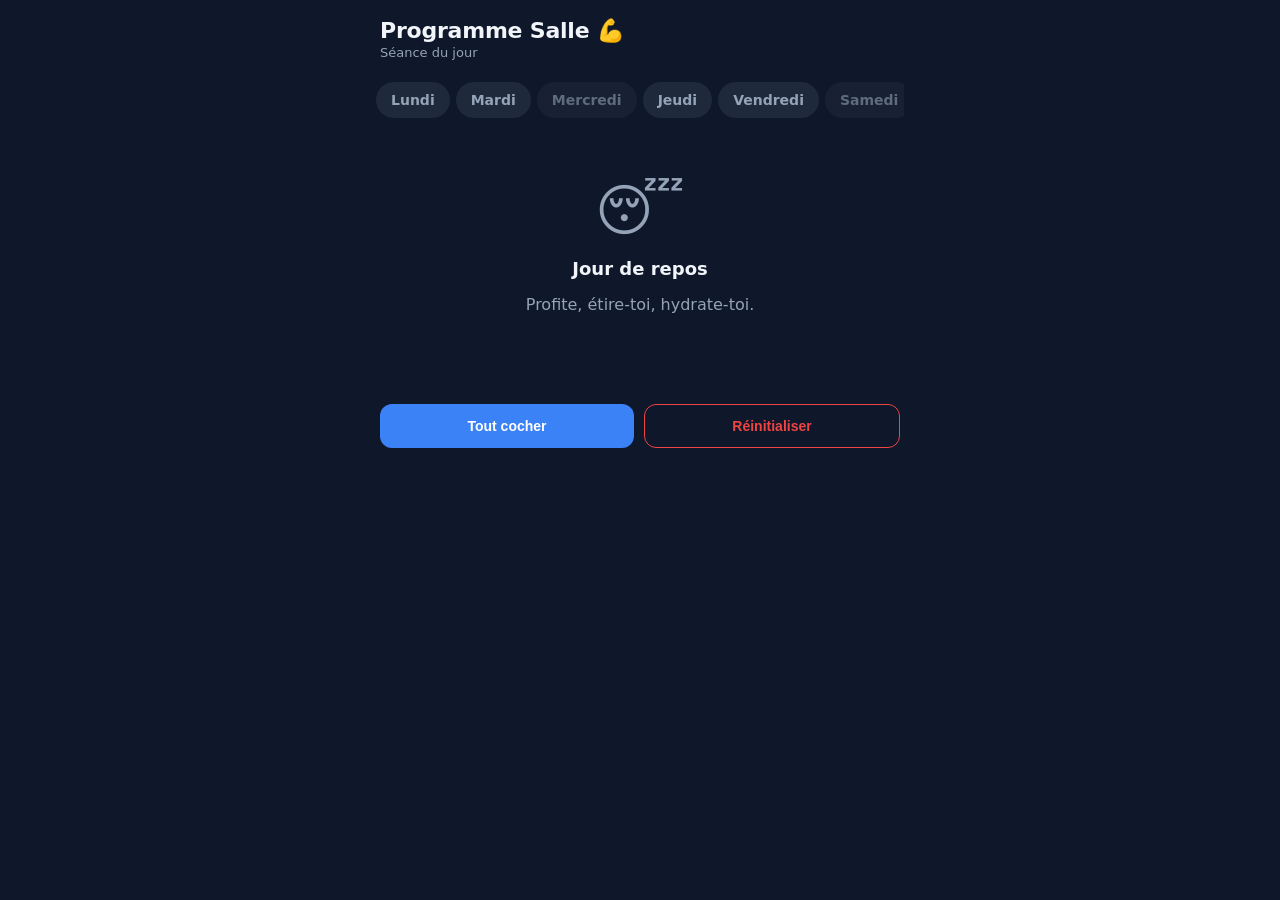
==== index.html @ dcc6fc20 "Rename programme-salle.html to index.html" ====
<!DOCTYPE html>
<html lang="fr">
<head>
<meta charset="UTF-8">
<meta name="viewport" content="width=device-width, initial-scale=1, viewport-fit=cover, user-scalable=no">
<meta name="apple-mobile-web-app-capable" content="yes">
<meta name="apple-mobile-web-app-status-bar-style" content="black-translucent">
<meta name="apple-mobile-web-app-title" content="Muscu">
<meta name="theme-color" content="#0f172a">
<title>Programme Salle</title>
<link rel="apple-touch-icon" href="data:image/svg+xml;utf8,<svg xmlns='http://www.w3.org/2000/svg' viewBox='0 0 180 180'><rect width='180' height='180' rx='40' fill='%230f172a'/><text x='90' y='118' font-size='110' text-anchor='middle' font-family='-apple-system'>💪</text></svg>">
<style>
  :root {
    --bg: #0f172a;
    --card: #1e293b;
    --card-2: #334155;
    --text: #f1f5f9;
    --muted: #94a3b8;
    --accent: #3b82f6;
    --accent-2: #06b6d4;
    --done: #10b981;
    --warn: #f59e0b;
    --danger: #ef4444;
  }
  * { box-sizing: border-box; -webkit-tap-highlight-color: transparent; }
  html, body {
    margin: 0; padding: 0;
    font-family: -apple-system, BlinkMacSystemFont, "SF Pro Text", system-ui, sans-serif;
    background: var(--bg);
    color: var(--text);
    overscroll-behavior-y: contain;
  }
  body {
    padding: env(safe-area-inset-top) 16px env(safe-area-inset-bottom);
    max-width: 560px;
    margin: 0 auto;
    min-height: 100vh;
  }
  header {
    padding: 18px 4px 8px;
  }
  h1 {
    font-size: 22px;
    margin: 0 0 2px;
    letter-spacing: -0.01em;
  }
  .subtitle {
    font-size: 13px;
    color: var(--muted);
    margin: 0;
  }
  .day-tabs {
    display: flex;
    gap: 6px;
    overflow-x: auto;
    padding: 14px 0 10px;
    scrollbar-width: none;
  }
  .day-tabs::-webkit-scrollbar { display: none; }
  .day-tab {
    flex-shrink: 0;
    padding: 9px 14px;
    border-radius: 999px;
    background: var(--card);
    color: var(--muted);
    font-size: 14px;
    font-weight: 600;
    cursor: pointer;
    border: 1px solid transparent;
    user-select: none;
  }
  .day-tab.active {
    background: var(--accent);
    color: white;
  }
  .day-tab.rest { opacity: 0.6; }
  .progress-wrap {
    margin: 8px 0 16px;
    padding: 14px 16px;
    background: var(--card);
    border-radius: 14px;
  }
  .progress-row {
    display: flex;
    justify-content: space-between;
    align-items: baseline;
    margin-bottom: 8px;
  }
  .progress-label {
    font-size: 13px;
    color: var(--muted);
  }
  .progress-count {
    font-size: 16px;
    font-weight: 700;
  }
  .progress-bar {
    height: 8px;
    background: var(--card-2);
    border-radius: 999px;
    overflow: hidden;
  }
  .progress-fill {
    height: 100%;
    background: linear-gradient(90deg, var(--accent), var(--accent-2));
    transition: width 0.3s ease;
    width: 0%;
  }
  .group-title {
    font-size: 12px;
    text-transform: uppercase;
    letter-spacing: 0.08em;
    color: var(--muted);
    margin: 18px 4px 8px;
    font-weight: 700;
  }
  .exercise {
    background: var(--card);
    border-radius: 14px;
    margin-bottom: 10px;
    padding: 14px 14px 14px 12px;
    display: flex;
    gap: 12px;
    align-items: flex-start;
    cursor: pointer;
    user-select: none;
    transition: background 0.15s, transform 0.05s;
  }
  .exercise:active { transform: scale(0.99); }
  .exercise.done {
    background: rgba(16, 185, 129, 0.12);
  }
  .exercise.done .ex-name {
    color: var(--muted);
    text-decoration: line-through;
  }
  .check {
    flex-shrink: 0;
    width: 26px;
    height: 26px;
    border-radius: 50%;
    border: 2px solid var(--card-2);
    display: flex;
    align-items: center;
    justify-content: center;
    font-size: 14px;
    font-weight: 700;
    color: white;
    margin-top: 2px;
    transition: all 0.15s;
  }
  .exercise.done .check {
    background: var(--done);
    border-color: var(--done);
  }
  .ex-body { flex: 1; min-width: 0; }
  .ex-name {
    font-size: 16px;
    font-weight: 600;
    margin: 0 0 6px;
    line-height: 1.25;
  }
  .ex-meta {
    display: flex;
    gap: 8px;
    flex-wrap: wrap;
    font-size: 12px;
  }
  .pill {
    background: var(--card-2);
    padding: 3px 9px;
    border-radius: 999px;
    color: var(--text);
    font-weight: 500;
  }
  .pill.sets { background: rgba(59, 130, 246, 0.2); color: #93c5fd; }
  .pill.reps { background: rgba(6, 182, 212, 0.2); color: #67e8f9; }
  .pill.rest { background: rgba(245, 158, 11, 0.2); color: #fcd34d; cursor: pointer; }
  .rest-day {
    text-align: center;
    padding: 50px 20px;
    color: var(--muted);
  }
  .rest-day .emoji { font-size: 56px; }
  .rest-day h2 { font-size: 18px; color: var(--text); }
  footer {
    padding: 24px 4px 32px;
    display: flex;
    gap: 10px;
  }
  .btn {
    flex: 1;
    padding: 13px;
    border-radius: 12px;
    border: none;
    font-size: 14px;
    font-weight: 600;
    cursor: pointer;
    background: var(--card);
    color: var(--text);
  }
  .btn.primary { background: var(--accent); color: white; }
  .btn.danger { background: transparent; color: var(--danger); border: 1px solid var(--danger); }

  /* Rest timer overlay */
  .timer-overlay {
    position: fixed;
    inset: 0;
    background: rgba(15, 23, 42, 0.92);
    backdrop-filter: blur(8px);
    -webkit-backdrop-filter: blur(8px);
    display: none;
    align-items: center;
    justify-content: center;
    z-index: 100;
    flex-direction: column;
    padding: 20px;
  }
  .timer-overlay.show { display: flex; }
  .timer-circle {
    position: relative;
    width: 240px;
    height: 240px;
    display: flex;
    align-items: center;
    justify-content: center;
    margin-bottom: 24px;
  }
  .timer-circle svg { transform: rotate(-90deg); }
  .timer-circle circle {
    fill: none;
    stroke-width: 10;
  }
  .timer-bg { stroke: var(--card-2); }
  .timer-fg {
    stroke: var(--accent-2);
    stroke-linecap: round;
    transition: stroke-dashoffset 1s linear;
  }
  .timer-text {
    position: absolute;
    font-size: 56px;
    font-weight: 700;
    font-variant-numeric: tabular-nums;
  }
  .timer-label {
    color: var(--muted);
    font-size: 14px;
    margin-bottom: 16px;
  }
  .timer-buttons {
    display: flex;
    gap: 10px;
    width: 100%;
    max-width: 320px;
  }
  .timer-buttons .btn { padding: 14px; font-size: 15px; }
</style>
</head>
<body>

<header>
  <h1 id="page-title">Programme Salle 💪</h1>
  <p class="subtitle" id="today-label"></p>
</header>

<div class="day-tabs" id="day-tabs"></div>

<div class="progress-wrap" id="progress-wrap">
  <div class="progress-row">
    <span class="progress-label">Progression du jour</span>
    <span class="progress-count" id="progress-count">0 / 0</span>
  </div>
  <div class="progress-bar"><div class="progress-fill" id="progress-fill"></div></div>
</div>

<div id="exercises"></div>

<footer>
  <button class="btn primary" onclick="markAllDone()">Tout cocher</button>
  <button class="btn danger" onclick="resetDay()">Réinitialiser</button>
</footer>

<div class="timer-overlay" id="timer-overlay">
  <div class="timer-label" id="timer-exercise">Repos</div>
  <div class="timer-circle">
    <svg width="240" height="240">
      <circle class="timer-bg" cx="120" cy="120" r="110"></circle>
      <circle class="timer-fg" id="timer-fg" cx="120" cy="120" r="110"
              stroke-dasharray="691" stroke-dashoffset="0"></circle>
    </svg>
    <div class="timer-text" id="timer-text">60</div>
  </div>
  <div class="timer-buttons">
    <button class="btn" onclick="addTime(15)">+15s</button>
    <button class="btn primary" onclick="closeTimer()">Fermer</button>
  </div>
</div>

<script>
  const PROGRAM = {
    Lundi: [
      { group: "Pectoraux", name: "Chest Press machine", sets: 4, reps: "10-12", rest: 90 },
      { group: "Pectoraux", name: "Pec Deck (Butterfly)", sets: 4, reps: "12", rest: 75 },
      { group: "Triceps", name: "Triceps Pushdown (poulie)", sets: 3, reps: "12", rest: 60 },
      { group: "Triceps", name: "Dips assistés (machine)", sets: 3, reps: "8-10", rest: 90 },
      { group: "Cardio", name: "Tapis incliné ou vélo", sets: 1, reps: "10-15 min", rest: 0 },
    ],
    Mardi: [
      { group: "Dos", name: "Lat Pulldown (tirage vertical)", sets: 4, reps: "10-12", rest: 90 },
      { group: "Dos", name: "Seated Row machine", sets: 4, reps: "10-12", rest: 90 },
      { group: "Biceps", name: "Biceps Curl machine", sets: 3, reps: "12", rest: 60 },
      { group: "Arrière épaules", name: "Face Pull (poulie)", sets: 3, reps: "12-15", rest: 60 },
      { group: "Cardio", name: "Tapis incliné ou vélo", sets: 1, reps: "10-15 min", rest: 0 },
    ],
    Mercredi: [],
    Jeudi: [
      { group: "Jambes", name: "Leg Press machine", sets: 4, reps: "10-12", rest: 120 },
      { group: "Quadriceps", name: "Leg Extension", sets: 3, reps: "12", rest: 60 },
      { group: "Ischios", name: "Leg Curl", sets: 3, reps: "12", rest: 60 },
      { group: "Mollets", name: "Calf Raise machine", sets: 4, reps: "15", rest: 60 },
      { group: "Cardio", name: "Tapis incliné ou vélo", sets: 1, reps: "10-15 min", rest: 0 },
    ],
    Vendredi: [
      { group: "Épaules", name: "Shoulder Press machine", sets: 4, reps: "10-12", rest: 90 },
      { group: "Épaules", name: "Lateral Raise machine", sets: 3, reps: "12-15", rest: 60 },
      { group: "Abdos", name: "Ab Crunch machine", sets: 4, reps: "15", rest: 45 },
      { group: "Abdos", name: "Cable Crunch", sets: 3, reps: "15", rest: 45 },
      { group: "Cardio", name: "Tapis incliné ou vélo", sets: 1, reps: "10-15 min", rest: 0 },
    ],
    Samedi: [],
    Dimanche: [],
  };

  const DAY_ORDER = ["Lundi", "Mardi", "Mercredi", "Jeudi", "Vendredi", "Samedi", "Dimanche"];

  function getTodayName() {
    const idx = (new Date().getDay() + 6) % 7;
    return DAY_ORDER[idx];
  }

  function getStorageKey(day) {
    const today = new Date().toISOString().slice(0, 10);
    return `muscu_${today}_${day}`;
  }

  function loadDone(day) {
    try { return JSON.parse(localStorage.getItem(getStorageKey(day)) || "[]"); }
    catch (e) { return []; }
  }

  function saveDone(day, doneArr) {
    try { localStorage.setItem(getStorageKey(day), JSON.stringify(doneArr)); }
    catch (e) {}
  }

  let currentDay = getTodayName();

  function renderDayTabs() {
    const today = getTodayName();
    const tabs = document.getElementById("day-tabs");
    tabs.innerHTML = "";
    DAY_ORDER.forEach(day => {
      const tab = document.createElement("div");
      tab.className = "day-tab";
      if (day === currentDay) tab.classList.add("active");
      if (PROGRAM[day].length === 0) tab.classList.add("rest");
      tab.textContent = day === today ? day + " (auj.)" : day;
      tab.onclick = () => { currentDay = day; renderAll(); };
      tabs.appendChild(tab);
    });
  }

  function renderExercises() {
    const container = document.getElementById("exercises");
    container.innerHTML = "";
    const exos = PROGRAM[currentDay];
    if (exos.length === 0) {
      container.innerHTML = `
        <div class="rest-day">
          <div class="emoji">😴</div>
          <h2>Jour de repos</h2>
          <p>Profite, étire-toi, hydrate-toi.</p>
        </div>`;
      document.getElementById("progress-wrap").style.display = "none";
      return;
    }
    document.getElementById("progress-wrap").style.display = "block";

    const done = loadDone(currentDay);
    let lastGroup = null;
    exos.forEach((ex, i) => {
      if (ex.group !== lastGroup) {
        const title = document.createElement("div");
        title.className = "group-title";
        title.textContent = ex.group;
        container.appendChild(title);
        lastGroup = ex.group;
      }
      const card = document.createElement("div");
      card.className = "exercise" + (done.includes(i) ? " done" : "");
      card.innerHTML = `
        <div class="check">${done.includes(i) ? "✓" : ""}</div>
        <div class="ex-body">
          <div class="ex-name">${ex.name}</div>
          <div class="ex-meta">
            ${ex.sets > 1 ? `<span class="pill sets">${ex.sets} séries</span>` : ""}
            <span class="pill reps">${ex.reps}${ex.sets === 1 ? "" : " reps"}</span>
            ${ex.rest > 0 ? `<span class="pill rest" data-rest="${ex.rest}" data-name="${ex.name}">⏱ ${ex.rest}s repos</span>` : ""}
          </div>
        </div>`;
      card.onclick = (e) => {
        if (e.target.classList.contains("rest")) {
          startTimer(parseInt(e.target.dataset.rest), e.target.dataset.name);
          return;
        }
        toggleDone(i);
      };
      container.appendChild(card);
    });
    updateProgress();
  }

  function toggleDone(idx) {
    const done = loadDone(currentDay);
    const pos = done.indexOf(idx);
    if (pos >= 0) done.splice(pos, 1);
    else done.push(idx);
    saveDone(currentDay, done);
    renderExercises();
  }

  function updateProgress() {
    const total = PROGRAM[currentDay].length;
    const done = loadDone(currentDay).length;
    document.getElementById("progress-count").textContent = `${done} / ${total}`;
    document.getElementById("progress-fill").style.width = total ? (done / total * 100) + "%" : "0%";
  }

  function markAllDone() {
    const exos = PROGRAM[currentDay];
    saveDone(currentDay, exos.map((_, i) => i));
    renderExercises();
  }

  function resetDay() {
    if (confirm("Réinitialiser la séance du " + currentDay + " ?")) {
      saveDone(currentDay, []);
      renderExercises();
    }
  }

  // Rest timer
  let timerInterval = null;
  let timerRemaining = 0;
  let timerTotal = 0;
  const CIRCUMFERENCE = 691;

  function startTimer(seconds, name) {
    timerRemaining = seconds;
    timerTotal = seconds;
    document.getElementById("timer-exercise").textContent = name + " — Repos";
    document.getElementById("timer-overlay").classList.add("show");
    updateTimerDisplay();
    if (timerInterval) clearInterval(timerInterval);
    timerInterval = setInterval(() => {
      timerRemaining--;
      updateTimerDisplay();
      if (timerRemaining <= 0) {
        clearInterval(timerInterval);
        if (navigator.vibrate) navigator.vibrate([200, 100, 200]);
        beep();
      }
    }, 1000);
  }

  function updateTimerDisplay() {
    document.getElementById("timer-text").textContent = Math.max(0, timerRemaining);
    const offset = CIRCUMFERENCE * (1 - Math.max(0, timerRemaining) / timerTotal);
    document.getElementById("timer-fg").style.strokeDashoffset = offset;
  }

  function addTime(s) {
    timerRemaining += s;
    timerTotal += s;
    updateTimerDisplay();
  }

  function closeTimer() {
    if (timerInterval) clearInterval(timerInterval);
    document.getElementById("timer-overlay").classList.remove("show");
  }

  function beep() {
    try {
      const ctx = new (window.AudioContext || window.webkitAudioContext)();
      const osc = ctx.createOscillator();
      const gain = ctx.createGain();
      osc.connect(gain); gain.connect(ctx.destination);
      osc.frequency.value = 880;
      gain.gain.setValueAtTime(0.3, ctx.currentTime);
      gain.gain.exponentialRampToValueAtTime(0.01, ctx.currentTime + 0.5);
      osc.start();
      osc.stop(ctx.currentTime + 0.5);
    } catch (e) {}
  }

  function renderAll() {
    renderDayTabs();
    renderExercises();
    document.getElementById("today-label").textContent =
      currentDay === getTodayName() ? "Séance du jour" : "Séance du " + currentDay;
  }

  renderAll();
</script>
</body>
</html>
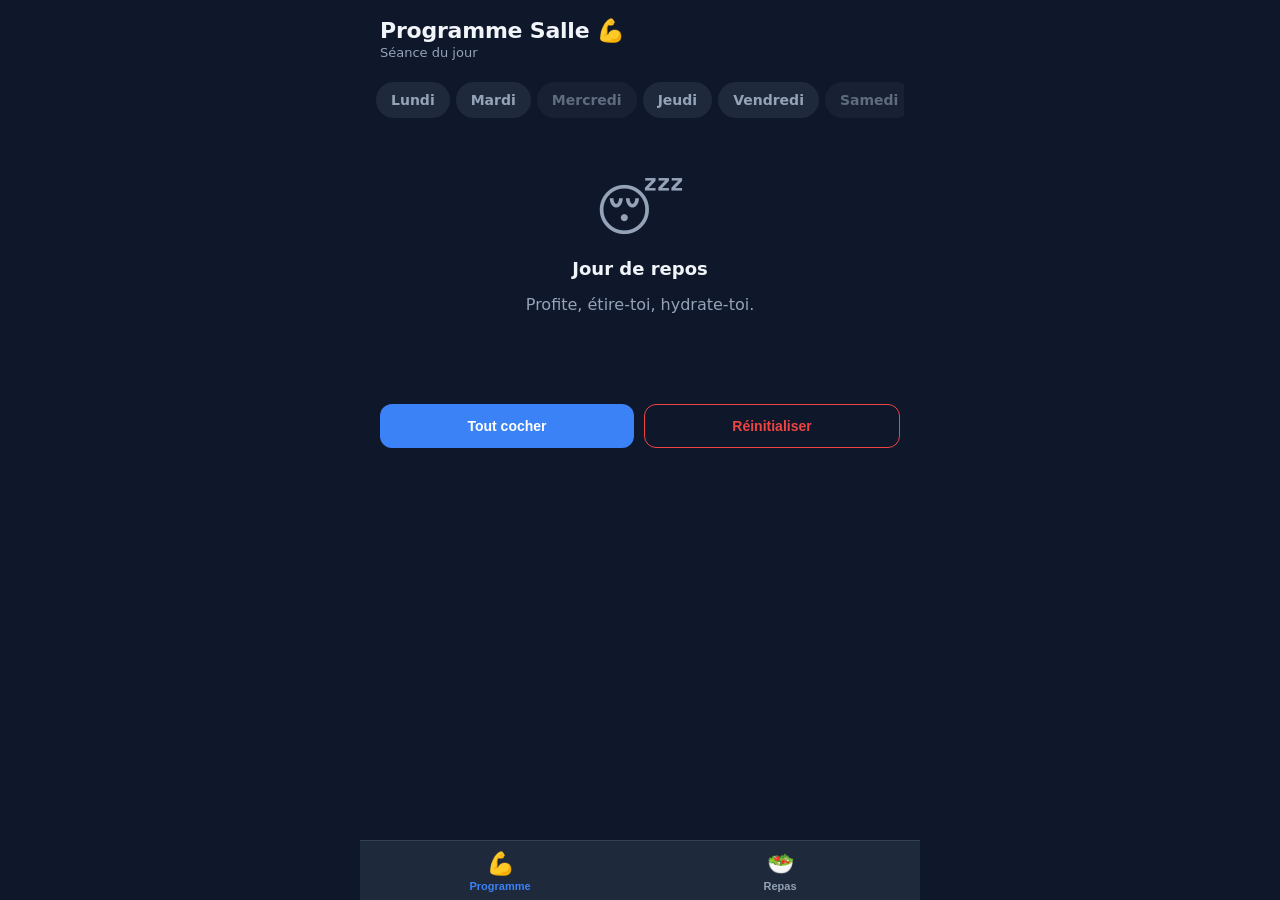
==== commit 27d25f1c: "feat: add meal planner with shopping list - Add Repas tab with meal cards (emoji, name, macros) - Cl" ====
--- a/index.html
+++ b/index.html
@@ -31,256 +31,327 @@
     overscroll-behavior-y: contain;
   }
   body {
-    padding: env(safe-area-inset-top) 16px env(safe-area-inset-bottom);
+    padding: env(safe-area-inset-top) 0 calc(env(safe-area-inset-bottom) + 70px);
     max-width: 560px;
     margin: 0 auto;
     min-height: 100vh;
   }
-  header {
-    padding: 18px 4px 8px;
-  }
-  h1 {
-    font-size: 22px;
-    margin: 0 0 2px;
-    letter-spacing: -0.01em;
-  }
-  .subtitle {
-    font-size: 13px;
+
+  /* ── Bottom nav ── */
+  .bottom-nav {
+    position: fixed;
+    bottom: 0; left: 50%;
+    transform: translateX(-50%);
+    width: 100%;
+    max-width: 560px;
+    background: var(--card);
+    border-top: 1px solid var(--card-2);
+    display: flex;
+    padding-bottom: env(safe-area-inset-bottom);
+    z-index: 50;
+  }
+  .nav-btn {
+    flex: 1;
+    display: flex;
+    flex-direction: column;
+    align-items: center;
+    gap: 3px;
+    padding: 10px 0 8px;
+    cursor: pointer;
     color: var(--muted);
-    margin: 0;
-  }
+    font-size: 11px;
+    font-weight: 600;
+    user-select: none;
+    border: none;
+    background: none;
+    transition: color 0.15s;
+  }
+  .nav-btn .nav-icon { font-size: 22px; }
+  .nav-btn.active { color: var(--accent); }
+
+  /* ── Pages ── */
+  .page { display: none; padding: 0 16px; }
+  .page.active { display: block; }
+
+  /* ── Shared header ── */
+  header { padding: 18px 4px 8px; }
+  h1 { font-size: 22px; margin: 0 0 2px; letter-spacing: -0.01em; }
+  .subtitle { font-size: 13px; color: var(--muted); margin: 0; }
+
+  /* ── Programme tab bar ── */
   .day-tabs {
-    display: flex;
-    gap: 6px;
-    overflow-x: auto;
-    padding: 14px 0 10px;
+    display: flex; gap: 6px;
+    overflow-x: auto; padding: 14px 0 10px;
     scrollbar-width: none;
   }
   .day-tabs::-webkit-scrollbar { display: none; }
   .day-tab {
-    flex-shrink: 0;
-    padding: 9px 14px;
-    border-radius: 999px;
-    background: var(--card);
-    color: var(--muted);
-    font-size: 14px;
-    font-weight: 600;
-    cursor: pointer;
-    border: 1px solid transparent;
-    user-select: none;
-  }
-  .day-tab.active {
-    background: var(--accent);
-    color: white;
-  }
+    flex-shrink: 0; padding: 9px 14px;
+    border-radius: 999px; background: var(--card);
+    color: var(--muted); font-size: 14px; font-weight: 600;
+    cursor: pointer; border: 1px solid transparent; user-select: none;
+  }
+  .day-tab.active { background: var(--accent); color: white; }
   .day-tab.rest { opacity: 0.6; }
+
+  /* ── Progress ── */
   .progress-wrap {
-    margin: 8px 0 16px;
-    padding: 14px 16px;
-    background: var(--card);
-    border-radius: 14px;
+    margin: 8px 0 16px; padding: 14px 16px;
+    background: var(--card); border-radius: 14px;
   }
   .progress-row {
-    display: flex;
-    justify-content: space-between;
-    align-items: baseline;
-    margin-bottom: 8px;
-  }
-  .progress-label {
-    font-size: 13px;
-    color: var(--muted);
-  }
-  .progress-count {
-    font-size: 16px;
-    font-weight: 700;
-  }
-  .progress-bar {
-    height: 8px;
-    background: var(--card-2);
-    border-radius: 999px;
-    overflow: hidden;
-  }
+    display: flex; justify-content: space-between;
+    align-items: baseline; margin-bottom: 8px;
+  }
+  .progress-label { font-size: 13px; color: var(--muted); }
+  .progress-count { font-size: 16px; font-weight: 700; }
+  .progress-bar { height: 8px; background: var(--card-2); border-radius: 999px; overflow: hidden; }
   .progress-fill {
     height: 100%;
     background: linear-gradient(90deg, var(--accent), var(--accent-2));
-    transition: width 0.3s ease;
-    width: 0%;
-  }
+    transition: width 0.3s ease; width: 0%;
+  }
+
+  /* ── Exercises ── */
   .group-title {
-    font-size: 12px;
-    text-transform: uppercase;
-    letter-spacing: 0.08em;
-    color: var(--muted);
-    margin: 18px 4px 8px;
-    font-weight: 700;
+    font-size: 12px; text-transform: uppercase;
+    letter-spacing: 0.08em; color: var(--muted);
+    margin: 18px 4px 8px; font-weight: 700;
   }
   .exercise {
-    background: var(--card);
-    border-radius: 14px;
-    margin-bottom: 10px;
-    padding: 14px 14px 14px 12px;
-    display: flex;
-    gap: 12px;
-    align-items: flex-start;
-    cursor: pointer;
-    user-select: none;
+    background: var(--card); border-radius: 14px;
+    margin-bottom: 10px; padding: 14px 14px 14px 12px;
+    display: flex; gap: 12px; align-items: flex-start;
+    cursor: pointer; user-select: none;
     transition: background 0.15s, transform 0.05s;
   }
   .exercise:active { transform: scale(0.99); }
-  .exercise.done {
-    background: rgba(16, 185, 129, 0.12);
-  }
-  .exercise.done .ex-name {
-    color: var(--muted);
-    text-decoration: line-through;
-  }
+  .exercise.done { background: rgba(16, 185, 129, 0.12); }
+  .exercise.done .ex-name { color: var(--muted); text-decoration: line-through; }
   .check {
-    flex-shrink: 0;
-    width: 26px;
-    height: 26px;
-    border-radius: 50%;
-    border: 2px solid var(--card-2);
-    display: flex;
-    align-items: center;
-    justify-content: center;
-    font-size: 14px;
-    font-weight: 700;
-    color: white;
-    margin-top: 2px;
-    transition: all 0.15s;
-  }
-  .exercise.done .check {
-    background: var(--done);
-    border-color: var(--done);
-  }
+    flex-shrink: 0; width: 26px; height: 26px;
+    border-radius: 50%; border: 2px solid var(--card-2);
+    display: flex; align-items: center; justify-content: center;
+    font-size: 14px; font-weight: 700; color: white;
+    margin-top: 2px; transition: all 0.15s;
+  }
+  .exercise.done .check { background: var(--done); border-color: var(--done); }
   .ex-body { flex: 1; min-width: 0; }
-  .ex-name {
-    font-size: 16px;
-    font-weight: 600;
-    margin: 0 0 6px;
-    line-height: 1.25;
-  }
-  .ex-meta {
-    display: flex;
-    gap: 8px;
-    flex-wrap: wrap;
-    font-size: 12px;
-  }
-  .pill {
-    background: var(--card-2);
-    padding: 3px 9px;
-    border-radius: 999px;
-    color: var(--text);
-    font-weight: 500;
-  }
+  .ex-name { font-size: 16px; font-weight: 600; margin: 0 0 6px; line-height: 1.25; }
+  .ex-meta { display: flex; gap: 8px; flex-wrap: wrap; font-size: 12px; }
+  .pill { background: var(--card-2); padding: 3px 9px; border-radius: 999px; color: var(--text); font-weight: 500; }
   .pill.sets { background: rgba(59, 130, 246, 0.2); color: #93c5fd; }
   .pill.reps { background: rgba(6, 182, 212, 0.2); color: #67e8f9; }
   .pill.rest { background: rgba(245, 158, 11, 0.2); color: #fcd34d; cursor: pointer; }
-  .rest-day {
-    text-align: center;
-    padding: 50px 20px;
-    color: var(--muted);
-  }
+
+  .rest-day { text-align: center; padding: 50px 20px; color: var(--muted); }
   .rest-day .emoji { font-size: 56px; }
   .rest-day h2 { font-size: 18px; color: var(--text); }
+
   footer {
-    padding: 24px 4px 32px;
-    display: flex;
-    gap: 10px;
+    padding: 24px 4px 16px;
+    display: flex; gap: 10px;
   }
   .btn {
-    flex: 1;
-    padding: 13px;
-    border-radius: 12px;
-    border: none;
-    font-size: 14px;
-    font-weight: 600;
-    cursor: pointer;
-    background: var(--card);
-    color: var(--text);
+    flex: 1; padding: 13px; border-radius: 12px;
+    border: none; font-size: 14px; font-weight: 600;
+    cursor: pointer; background: var(--card); color: var(--text);
   }
   .btn.primary { background: var(--accent); color: white; }
   .btn.danger { background: transparent; color: var(--danger); border: 1px solid var(--danger); }
 
-  /* Rest timer overlay */
+  /* ── Timer overlay ── */
   .timer-overlay {
-    position: fixed;
-    inset: 0;
+    position: fixed; inset: 0;
     background: rgba(15, 23, 42, 0.92);
-    backdrop-filter: blur(8px);
-    -webkit-backdrop-filter: blur(8px);
-    display: none;
-    align-items: center;
-    justify-content: center;
-    z-index: 100;
-    flex-direction: column;
-    padding: 20px;
+    backdrop-filter: blur(8px); -webkit-backdrop-filter: blur(8px);
+    display: none; align-items: center; justify-content: center;
+    z-index: 100; flex-direction: column; padding: 20px;
   }
   .timer-overlay.show { display: flex; }
   .timer-circle {
+    position: relative; width: 240px; height: 240px;
+    display: flex; align-items: center; justify-content: center;
+    margin-bottom: 24px;
+  }
+  .timer-circle svg { transform: rotate(-90deg); }
+  .timer-circle circle { fill: none; stroke-width: 10; }
+  .timer-bg { stroke: var(--card-2); }
+  .timer-fg { stroke: var(--accent-2); stroke-linecap: round; transition: stroke-dashoffset 1s linear; }
+  .timer-text { position: absolute; font-size: 56px; font-weight: 700; font-variant-numeric: tabular-nums; }
+  .timer-label { color: var(--muted); font-size: 14px; margin-bottom: 16px; }
+  .timer-buttons { display: flex; gap: 10px; width: 100%; max-width: 320px; }
+  .timer-buttons .btn { padding: 14px; font-size: 15px; }
+
+  /* ── Repas page ── */
+  .section-title {
+    font-size: 12px; text-transform: uppercase;
+    letter-spacing: 0.08em; color: var(--muted);
+    margin: 18px 4px 10px; font-weight: 700;
+  }
+
+  .meals-grid {
+    display: grid;
+    grid-template-columns: 1fr 1fr;
+    gap: 10px;
+    margin-bottom: 24px;
+  }
+
+  .meal-card {
+    background: var(--card);
+    border-radius: 14px;
+    overflow: hidden;
+    user-select: none;
+    border: 2px solid transparent;
     position: relative;
-    width: 240px;
-    height: 240px;
-    display: flex;
-    align-items: center;
-    justify-content: center;
-    margin-bottom: 24px;
-  }
-  .timer-circle svg { transform: rotate(-90deg); }
-  .timer-circle circle {
-    fill: none;
-    stroke-width: 10;
-  }
-  .timer-bg { stroke: var(--card-2); }
-  .timer-fg {
-    stroke: var(--accent-2);
-    stroke-linecap: round;
-    transition: stroke-dashoffset 1s linear;
-  }
-  .timer-text {
-    position: absolute;
-    font-size: 56px;
-    font-weight: 700;
-    font-variant-numeric: tabular-nums;
-  }
-  .timer-label {
-    color: var(--muted);
-    font-size: 14px;
-    margin-bottom: 16px;
-  }
-  .timer-buttons {
-    display: flex;
-    gap: 10px;
-    width: 100%;
-    max-width: 320px;
-  }
-  .timer-buttons .btn { padding: 14px; font-size: 15px; }
+  }
+  .meal-card.has-count { border-color: var(--accent); }
+
+  .meal-top {
+    cursor: pointer;
+    user-select: none;
+    transition: transform 0.1s;
+  }
+  .meal-top:active { transform: scale(0.98); }
+
+  .meal-img-emoji {
+    width: 100%; aspect-ratio: 4/3;
+    background: var(--card-2);
+    display: flex; align-items: center; justify-content: center;
+    font-size: 52px;
+  }
+
+  .meal-info { padding: 8px 12px 6px; }
+  .meal-name { font-size: 14px; font-weight: 700; margin: 0 0 3px; line-height: 1.3; }
+  .meal-macros { font-size: 11px; color: var(--accent-2); font-weight: 600; }
+
+  .meal-counter {
+    display: flex; align-items: center;
+    border-top: 1px solid var(--card-2);
+    margin-top: 8px;
+  }
+  .meal-counter-btn {
+    flex: 1; padding: 10px 0;
+    background: none; border: none; color: var(--text);
+    font-size: 20px; font-weight: 700; cursor: pointer;
+    transition: background 0.1s;
+  }
+  .meal-counter-btn:active { background: var(--card-2); }
+  .meal-counter-btn.minus { color: var(--danger); }
+  .meal-counter-btn.minus:disabled { color: var(--card-2); cursor: default; }
+  .meal-counter-num {
+    min-width: 32px; text-align: center;
+    font-size: 16px; font-weight: 700; color: var(--accent);
+  }
+
+  /* ── Shopping list ── */
+  .cart-header {
+    display: flex; align-items: center; justify-content: space-between;
+    margin-bottom: 10px;
+  }
+  .cart-title { font-size: 16px; font-weight: 700; }
+  .cart-clear {
+    font-size: 12px; color: var(--danger); cursor: pointer;
+    background: none; border: none; font-weight: 600; padding: 4px 8px;
+  }
+
+  .cart-empty {
+    text-align: center; padding: 30px 20px;
+    color: var(--muted); font-size: 14px;
+  }
+  .cart-empty .cart-emoji { font-size: 40px; display: block; margin-bottom: 8px; }
+
+  .cart-item {
+    background: var(--card);
+    border-radius: 12px;
+    margin-bottom: 8px;
+    padding: 13px 14px;
+    display: flex; gap: 12px; align-items: center;
+    cursor: pointer; user-select: none;
+    transition: background 0.15s;
+  }
+  .cart-item.checked { background: rgba(16, 185, 129, 0.1); }
+  .cart-check {
+    flex-shrink: 0; width: 24px; height: 24px;
+    border-radius: 50%; border: 2px solid var(--card-2);
+    display: flex; align-items: center; justify-content: center;
+    font-size: 13px; font-weight: 700; color: white;
+    transition: all 0.15s;
+  }
+  .cart-item.checked .cart-check { background: var(--done); border-color: var(--done); }
+  .cart-item-text {
+    flex: 1; font-size: 15px; font-weight: 500;
+  }
+  .cart-item.checked .cart-item-text {
+    color: var(--muted); text-decoration: line-through;
+  }
+  .cart-item-source { font-size: 11px; color: var(--muted); margin-top: 2px; }
+
+  .cart-section-label {
+    font-size: 11px; text-transform: uppercase;
+    letter-spacing: 0.07em; color: var(--muted);
+    font-weight: 700; margin: 14px 4px 6px;
+  }
 </style>
 </head>
 <body>
 
-<header>
-  <h1 id="page-title">Programme Salle 💪</h1>
-  <p class="subtitle" id="today-label"></p>
-</header>
-
-<div class="day-tabs" id="day-tabs"></div>
-
-<div class="progress-wrap" id="progress-wrap">
-  <div class="progress-row">
-    <span class="progress-label">Progression du jour</span>
-    <span class="progress-count" id="progress-count">0 / 0</span>
+<!-- ── Programme page ── -->
+<div class="page active" id="page-programme">
+  <header>
+    <h1>Programme Salle 💪</h1>
+    <p class="subtitle" id="today-label"></p>
+  </header>
+
+  <div class="day-tabs" id="day-tabs"></div>
+
+  <div class="progress-wrap" id="progress-wrap">
+    <div class="progress-row">
+      <span class="progress-label">Progression du jour</span>
+      <span class="progress-count" id="progress-count">0 / 0</span>
+    </div>
+    <div class="progress-bar"><div class="progress-fill" id="progress-fill"></div></div>
   </div>
-  <div class="progress-bar"><div class="progress-fill" id="progress-fill"></div></div>
+
+  <div id="exercises"></div>
+
+  <footer>
+    <button class="btn primary" onclick="markAllDone()">Tout cocher</button>
+    <button class="btn danger" onclick="resetDay()">Réinitialiser</button>
+  </footer>
 </div>
 
-<div id="exercises"></div>
-
-<footer>
-  <button class="btn primary" onclick="markAllDone()">Tout cocher</button>
-  <button class="btn danger" onclick="resetDay()">Réinitialiser</button>
-</footer>
-
+<!-- ── Repas page ── -->
+<div class="page" id="page-repas">
+  <header>
+    <h1>Repas 🥗</h1>
+    <p class="subtitle">Clique sur un plat pour ajouter ses ingrédients</p>
+  </header>
+
+  <div class="section-title">Plats sèche</div>
+  <div class="meals-grid" id="meals-grid"></div>
+
+  <div class="cart-header">
+    <span class="cart-title">🛒 Liste de courses</span>
+    <button class="cart-clear" onclick="clearCart()">Tout effacer</button>
+  </div>
+
+  <div id="cart-list"></div>
+</div>
+
+<!-- ── Bottom navigation ── -->
+<nav class="bottom-nav">
+  <button class="nav-btn active" id="nav-programme" onclick="switchPage('programme')">
+    <span class="nav-icon">💪</span>
+    Programme
+  </button>
+  <button class="nav-btn" id="nav-repas" onclick="switchPage('repas')">
+    <span class="nav-icon">🥗</span>
+    Repas
+  </button>
+</nav>
+
+<!-- ── Timer overlay ── -->
 <div class="timer-overlay" id="timer-overlay">
   <div class="timer-label" id="timer-exercise">Repos</div>
   <div class="timer-circle">
@@ -298,6 +369,9 @@
 </div>
 
 <script>
+  // ════════════════════════════════════════════
+  //  PROGRAMME
+  // ════════════════════════════════════════════
   const PROGRAM = {
     Lundi: [
       { group: "Pectoraux", name: "Chest Press machine", sets: 4, reps: "10-12", rest: 90 },
@@ -338,17 +412,14 @@
     const idx = (new Date().getDay() + 6) % 7;
     return DAY_ORDER[idx];
   }
-
   function getStorageKey(day) {
     const today = new Date().toISOString().slice(0, 10);
     return `muscu_${today}_${day}`;
   }
-
   function loadDone(day) {
     try { return JSON.parse(localStorage.getItem(getStorageKey(day)) || "[]"); }
     catch (e) { return []; }
   }
-
   function saveDone(day, doneArr) {
     try { localStorage.setItem(getStorageKey(day), JSON.stringify(doneArr)); }
     catch (e) {}
@@ -386,7 +457,6 @@
       return;
     }
     document.getElementById("progress-wrap").style.display = "block";
-
     const done = loadDone(currentDay);
     let lastGroup = null;
     exos.forEach((ex, i) => {
@@ -438,8 +508,7 @@
   }
 
   function markAllDone() {
-    const exos = PROGRAM[currentDay];
-    saveDone(currentDay, exos.map((_, i) => i));
+    saveDone(currentDay, PROGRAM[currentDay].map((_, i) => i));
     renderExercises();
   }
 
@@ -450,7 +519,180 @@
     }
   }
 
-  // Rest timer
+  // ════════════════════════════════════════════
+  //  REPAS & LISTE DE COURSES
+  // ════════════════════════════════════════════
+
+  // Exemple — tu me donneras ta liste ensuite
+  const MEALS = [
+    {
+      id: "poulet-riz",
+      name: "Poulet riz brocoli",
+      emoji: "🍗",
+      macros: "~450 kcal · 45g P · 45g G · 8g L",
+      ingredients: [
+        { name: "Blanc de poulet", qty: "150g" },
+        { name: "Riz basmati", qty: "80g (cru)" },
+        { name: "Brocoli", qty: "200g" },
+        { name: "Huile d'olive", qty: "1 c.à.c" },
+        { name: "Épices (paprika, ail)", qty: "QS" },
+      ],
+    },
+  ];
+
+  // mealCounts: { mealId: number }  — source de vérité pour les quantités
+  // checkedItems: { "mealId_ingName": boolean } — état des cases à cocher
+  let mealCounts = loadMealCounts();
+  let checkedItems = loadCheckedItems();
+
+  function loadMealCounts() {
+    try { return JSON.parse(localStorage.getItem("muscu_meal_counts") || "{}"); }
+    catch (e) { return {}; }
+  }
+  function saveMealCounts() {
+    try { localStorage.setItem("muscu_meal_counts", JSON.stringify(mealCounts)); }
+    catch (e) {}
+  }
+  function loadCheckedItems() {
+    try { return JSON.parse(localStorage.getItem("muscu_checked") || "{}"); }
+    catch (e) { return {}; }
+  }
+  function saveCheckedItems() {
+    try { localStorage.setItem("muscu_checked", JSON.stringify(checkedItems)); }
+    catch (e) {}
+  }
+
+  function getMealCount(mealId) {
+    return mealCounts[mealId] || 0;
+  }
+
+  function changeMealCount(meal, delta) {
+    const current = getMealCount(meal.id);
+    const next = Math.max(0, current + delta);
+    if (next === 0) {
+      delete mealCounts[meal.id];
+      // Nettoyer les cases cochées pour ce plat
+      meal.ingredients.forEach(ing => {
+        delete checkedItems[meal.id + "_" + ing.name];
+      });
+      saveCheckedItems();
+    } else {
+      mealCounts[meal.id] = next;
+    }
+    saveMealCounts();
+    renderMeals();
+    renderCart();
+  }
+
+  function multiplyQty(qty, n) {
+    if (n <= 1) return qty;
+    const match = qty.match(/^(\d+(?:[.,]\d+)?)(.*)/);
+    if (!match) return qty;
+    const num = parseFloat(match[1].replace(',', '.'));
+    const rest = match[2];
+    const total = Math.round(num * n * 10) / 10;
+    return total + rest;
+  }
+
+  function renderMeals() {
+    const grid = document.getElementById("meals-grid");
+    grid.innerHTML = "";
+    MEALS.forEach(meal => {
+      const count = getMealCount(meal.id);
+      const card = document.createElement("div");
+      card.className = "meal-card" + (count > 0 ? " has-count" : "");
+      card.innerHTML = `
+        <div class="meal-top">
+          <div class="meal-img-emoji">${meal.emoji}</div>
+          <div class="meal-info">
+            <div class="meal-name">${meal.name}</div>
+            <div class="meal-macros">${meal.macros}</div>
+          </div>
+        </div>
+        <div class="meal-counter">
+          <button class="meal-counter-btn minus" ${count === 0 ? "disabled" : ""}>−</button>
+          <span class="meal-counter-num">${count}</span>
+          <button class="meal-counter-btn plus">+</button>
+        </div>`;
+      card.querySelector(".meal-top").onclick = () => changeMealCount(meal, 1);
+      card.querySelector(".meal-counter-btn.minus").onclick = () => changeMealCount(meal, -1);
+      card.querySelector(".meal-counter-btn.plus").onclick = () => changeMealCount(meal, 1);
+      grid.appendChild(card);
+    });
+  }
+
+  function renderCart() {
+    const container = document.getElementById("cart-list");
+    container.innerHTML = "";
+
+    const activeMeals = MEALS.filter(m => getMealCount(m.id) > 0);
+
+    if (activeMeals.length === 0) {
+      container.innerHTML = `
+        <div class="cart-empty">
+          <span class="cart-emoji">🛒</span>
+          Utilise + sur un plat pour ajouter ses ingrédients
+        </div>`;
+      return;
+    }
+
+    activeMeals.forEach(meal => {
+      const count = getMealCount(meal.id);
+      const label = document.createElement("div");
+      label.className = "cart-section-label";
+      label.textContent = count > 1 ? `${meal.name} × ${count}` : meal.name;
+      container.appendChild(label);
+
+      meal.ingredients.forEach(ing => {
+        const key = meal.id + "_" + ing.name;
+        const checked = !!checkedItems[key];
+        const el = document.createElement("div");
+        el.className = "cart-item" + (checked ? " checked" : "");
+        const qtyText = multiplyQty(ing.qty, count);
+        el.innerHTML = `
+          <div class="cart-check">${checked ? "✓" : ""}</div>
+          <div class="cart-item-text">
+            <div>${ing.name}</div>
+            <div class="cart-item-source">${qtyText}</div>
+          </div>`;
+        el.onclick = () => toggleCartItem(key);
+        container.appendChild(el);
+      });
+    });
+  }
+
+  function toggleCartItem(key) {
+    checkedItems[key] = !checkedItems[key];
+    saveCheckedItems();
+    renderCart();
+  }
+
+  function clearCart() {
+    const hasItems = Object.keys(mealCounts).length > 0;
+    if (!hasItems) return;
+    if (confirm("Vider toute la liste de courses ?")) {
+      mealCounts = {};
+      checkedItems = {};
+      saveMealCounts();
+      saveCheckedItems();
+      renderMeals();
+      renderCart();
+    }
+  }
+
+  // ════════════════════════════════════════════
+  //  NAVIGATION
+  // ════════════════════════════════════════════
+  function switchPage(page) {
+    document.querySelectorAll(".page").forEach(p => p.classList.remove("active"));
+    document.querySelectorAll(".nav-btn").forEach(b => b.classList.remove("active"));
+    document.getElementById("page-" + page).classList.add("active");
+    document.getElementById("nav-" + page).classList.add("active");
+  }
+
+  // ════════════════════════════════════════════
+  //  TIMER
+  // ════════════════════════════════════════════
   let timerInterval = null;
   let timerRemaining = 0;
   let timerTotal = 0;
@@ -480,11 +722,7 @@
     document.getElementById("timer-fg").style.strokeDashoffset = offset;
   }
 
-  function addTime(s) {
-    timerRemaining += s;
-    timerTotal += s;
-    updateTimerDisplay();
-  }
+  function addTime(s) { timerRemaining += s; timerTotal += s; updateTimerDisplay(); }
 
   function closeTimer() {
     if (timerInterval) clearInterval(timerInterval);
@@ -500,11 +738,13 @@
       osc.frequency.value = 880;
       gain.gain.setValueAtTime(0.3, ctx.currentTime);
       gain.gain.exponentialRampToValueAtTime(0.01, ctx.currentTime + 0.5);
-      osc.start();
-      osc.stop(ctx.currentTime + 0.5);
+      osc.start(); osc.stop(ctx.currentTime + 0.5);
     } catch (e) {}
   }
 
+  // ════════════════════════════════════════════
+  //  INIT
+  // ════════════════════════════════════════════
   function renderAll() {
     renderDayTabs();
     renderExercises();
@@ -513,6 +753,8 @@
   }
 
   renderAll();
+  renderMeals();
+  renderCart();
 </script>
 </body>
 </html>
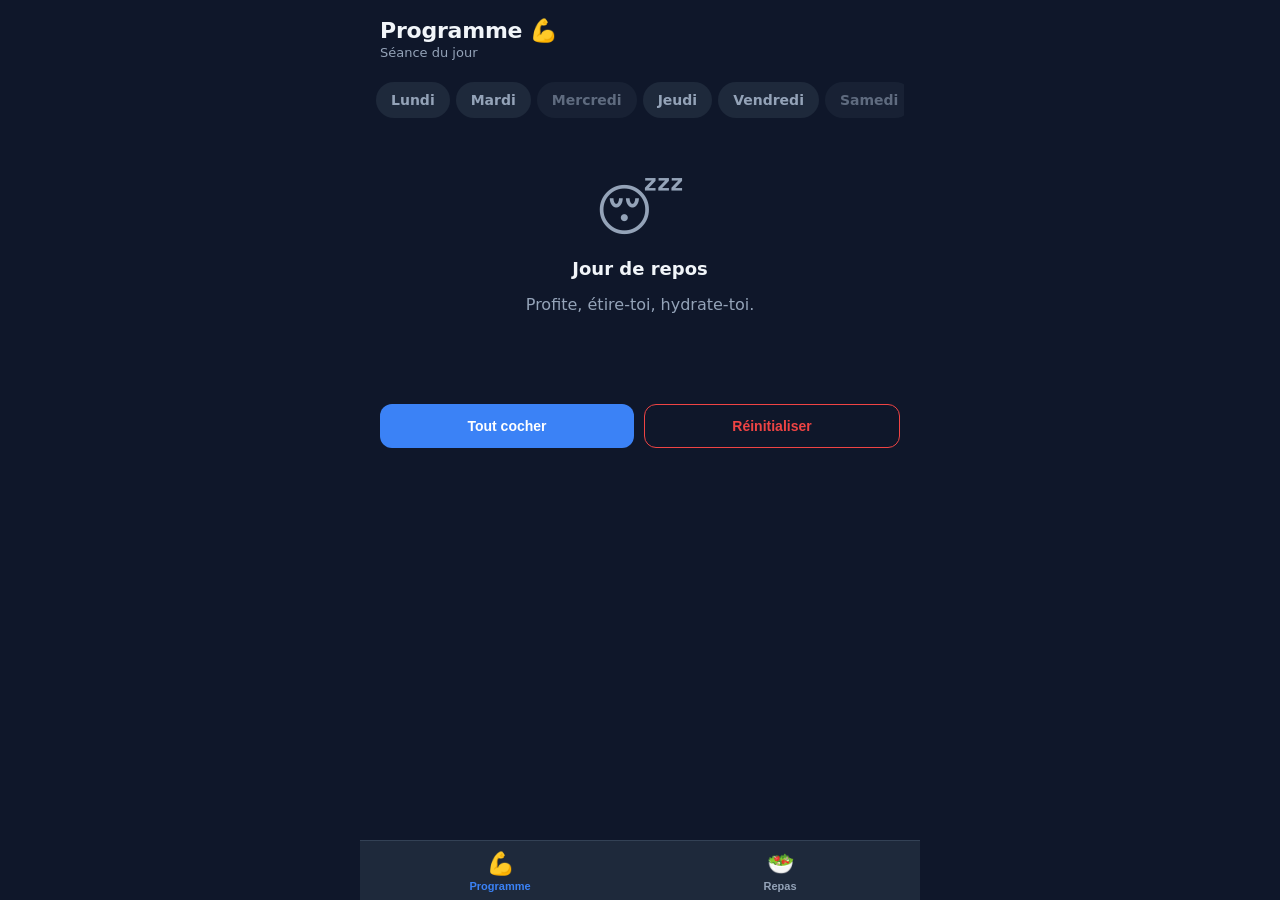
==== commit 1d33f1b0: "refactor: split into css/ and js/ modules - index.html is now pure HTML with no inline styles or scr" ====
--- a/index.html
+++ b/index.html
@@ -9,297 +9,18 @@
 <meta name="theme-color" content="#0f172a">
 <title>Programme Salle</title>
 <link rel="apple-touch-icon" href="data:image/svg+xml;utf8,<svg xmlns='http://www.w3.org/2000/svg' viewBox='0 0 180 180'><rect width='180' height='180' rx='40' fill='%230f172a'/><text x='90' y='118' font-size='110' text-anchor='middle' font-family='-apple-system'>💪</text></svg>">
-<style>
-  :root {
-    --bg: #0f172a;
-    --card: #1e293b;
-    --card-2: #334155;
-    --text: #f1f5f9;
-    --muted: #94a3b8;
-    --accent: #3b82f6;
-    --accent-2: #06b6d4;
-    --done: #10b981;
-    --warn: #f59e0b;
-    --danger: #ef4444;
-  }
-  * { box-sizing: border-box; -webkit-tap-highlight-color: transparent; }
-  html, body {
-    margin: 0; padding: 0;
-    font-family: -apple-system, BlinkMacSystemFont, "SF Pro Text", system-ui, sans-serif;
-    background: var(--bg);
-    color: var(--text);
-    overscroll-behavior-y: contain;
-  }
-  body {
-    padding: env(safe-area-inset-top) 0 calc(env(safe-area-inset-bottom) + 70px);
-    max-width: 560px;
-    margin: 0 auto;
-    min-height: 100vh;
-  }
 
-  /* ── Bottom nav ── */
-  .bottom-nav {
-    position: fixed;
-    bottom: 0; left: 50%;
-    transform: translateX(-50%);
-    width: 100%;
-    max-width: 560px;
-    background: var(--card);
-    border-top: 1px solid var(--card-2);
-    display: flex;
-    padding-bottom: env(safe-area-inset-bottom);
-    z-index: 50;
-  }
-  .nav-btn {
-    flex: 1;
-    display: flex;
-    flex-direction: column;
-    align-items: center;
-    gap: 3px;
-    padding: 10px 0 8px;
-    cursor: pointer;
-    color: var(--muted);
-    font-size: 11px;
-    font-weight: 600;
-    user-select: none;
-    border: none;
-    background: none;
-    transition: color 0.15s;
-  }
-  .nav-btn .nav-icon { font-size: 22px; }
-  .nav-btn.active { color: var(--accent); }
-
-  /* ── Pages ── */
-  .page { display: none; padding: 0 16px; }
-  .page.active { display: block; }
-
-  /* ── Shared header ── */
-  header { padding: 18px 4px 8px; }
-  h1 { font-size: 22px; margin: 0 0 2px; letter-spacing: -0.01em; }
-  .subtitle { font-size: 13px; color: var(--muted); margin: 0; }
-
-  /* ── Programme tab bar ── */
-  .day-tabs {
-    display: flex; gap: 6px;
-    overflow-x: auto; padding: 14px 0 10px;
-    scrollbar-width: none;
-  }
-  .day-tabs::-webkit-scrollbar { display: none; }
-  .day-tab {
-    flex-shrink: 0; padding: 9px 14px;
-    border-radius: 999px; background: var(--card);
-    color: var(--muted); font-size: 14px; font-weight: 600;
-    cursor: pointer; border: 1px solid transparent; user-select: none;
-  }
-  .day-tab.active { background: var(--accent); color: white; }
-  .day-tab.rest { opacity: 0.6; }
-
-  /* ── Progress ── */
-  .progress-wrap {
-    margin: 8px 0 16px; padding: 14px 16px;
-    background: var(--card); border-radius: 14px;
-  }
-  .progress-row {
-    display: flex; justify-content: space-between;
-    align-items: baseline; margin-bottom: 8px;
-  }
-  .progress-label { font-size: 13px; color: var(--muted); }
-  .progress-count { font-size: 16px; font-weight: 700; }
-  .progress-bar { height: 8px; background: var(--card-2); border-radius: 999px; overflow: hidden; }
-  .progress-fill {
-    height: 100%;
-    background: linear-gradient(90deg, var(--accent), var(--accent-2));
-    transition: width 0.3s ease; width: 0%;
-  }
-
-  /* ── Exercises ── */
-  .group-title {
-    font-size: 12px; text-transform: uppercase;
-    letter-spacing: 0.08em; color: var(--muted);
-    margin: 18px 4px 8px; font-weight: 700;
-  }
-  .exercise {
-    background: var(--card); border-radius: 14px;
-    margin-bottom: 10px; padding: 14px 14px 14px 12px;
-    display: flex; gap: 12px; align-items: flex-start;
-    cursor: pointer; user-select: none;
-    transition: background 0.15s, transform 0.05s;
-  }
-  .exercise:active { transform: scale(0.99); }
-  .exercise.done { background: rgba(16, 185, 129, 0.12); }
-  .exercise.done .ex-name { color: var(--muted); text-decoration: line-through; }
-  .check {
-    flex-shrink: 0; width: 26px; height: 26px;
-    border-radius: 50%; border: 2px solid var(--card-2);
-    display: flex; align-items: center; justify-content: center;
-    font-size: 14px; font-weight: 700; color: white;
-    margin-top: 2px; transition: all 0.15s;
-  }
-  .exercise.done .check { background: var(--done); border-color: var(--done); }
-  .ex-body { flex: 1; min-width: 0; }
-  .ex-name { font-size: 16px; font-weight: 600; margin: 0 0 6px; line-height: 1.25; }
-  .ex-meta { display: flex; gap: 8px; flex-wrap: wrap; font-size: 12px; }
-  .pill { background: var(--card-2); padding: 3px 9px; border-radius: 999px; color: var(--text); font-weight: 500; }
-  .pill.sets { background: rgba(59, 130, 246, 0.2); color: #93c5fd; }
-  .pill.reps { background: rgba(6, 182, 212, 0.2); color: #67e8f9; }
-  .pill.rest { background: rgba(245, 158, 11, 0.2); color: #fcd34d; cursor: pointer; }
-
-  .rest-day { text-align: center; padding: 50px 20px; color: var(--muted); }
-  .rest-day .emoji { font-size: 56px; }
-  .rest-day h2 { font-size: 18px; color: var(--text); }
-
-  footer {
-    padding: 24px 4px 16px;
-    display: flex; gap: 10px;
-  }
-  .btn {
-    flex: 1; padding: 13px; border-radius: 12px;
-    border: none; font-size: 14px; font-weight: 600;
-    cursor: pointer; background: var(--card); color: var(--text);
-  }
-  .btn.primary { background: var(--accent); color: white; }
-  .btn.danger { background: transparent; color: var(--danger); border: 1px solid var(--danger); }
-
-  /* ── Timer overlay ── */
-  .timer-overlay {
-    position: fixed; inset: 0;
-    background: rgba(15, 23, 42, 0.92);
-    backdrop-filter: blur(8px); -webkit-backdrop-filter: blur(8px);
-    display: none; align-items: center; justify-content: center;
-    z-index: 100; flex-direction: column; padding: 20px;
-  }
-  .timer-overlay.show { display: flex; }
-  .timer-circle {
-    position: relative; width: 240px; height: 240px;
-    display: flex; align-items: center; justify-content: center;
-    margin-bottom: 24px;
-  }
-  .timer-circle svg { transform: rotate(-90deg); }
-  .timer-circle circle { fill: none; stroke-width: 10; }
-  .timer-bg { stroke: var(--card-2); }
-  .timer-fg { stroke: var(--accent-2); stroke-linecap: round; transition: stroke-dashoffset 1s linear; }
-  .timer-text { position: absolute; font-size: 56px; font-weight: 700; font-variant-numeric: tabular-nums; }
-  .timer-label { color: var(--muted); font-size: 14px; margin-bottom: 16px; }
-  .timer-buttons { display: flex; gap: 10px; width: 100%; max-width: 320px; }
-  .timer-buttons .btn { padding: 14px; font-size: 15px; }
-
-  /* ── Repas page ── */
-  .section-title {
-    font-size: 12px; text-transform: uppercase;
-    letter-spacing: 0.08em; color: var(--muted);
-    margin: 18px 4px 10px; font-weight: 700;
-  }
-
-  .meals-grid {
-    display: grid;
-    grid-template-columns: 1fr 1fr;
-    gap: 10px;
-    margin-bottom: 24px;
-  }
-
-  .meal-card {
-    background: var(--card);
-    border-radius: 14px;
-    overflow: hidden;
-    user-select: none;
-    border: 2px solid transparent;
-    position: relative;
-  }
-  .meal-card.has-count { border-color: var(--accent); }
-
-  .meal-top {
-    cursor: pointer;
-    user-select: none;
-    transition: transform 0.1s;
-  }
-  .meal-top:active { transform: scale(0.98); }
-
-  .meal-img-emoji {
-    width: 100%; aspect-ratio: 4/3;
-    background: var(--card-2);
-    display: flex; align-items: center; justify-content: center;
-    font-size: 52px;
-  }
-
-  .meal-info { padding: 8px 12px 6px; }
-  .meal-name { font-size: 14px; font-weight: 700; margin: 0 0 3px; line-height: 1.3; }
-  .meal-macros { font-size: 11px; color: var(--accent-2); font-weight: 600; }
-
-  .meal-counter {
-    display: flex; align-items: center;
-    border-top: 1px solid var(--card-2);
-    margin-top: 8px;
-  }
-  .meal-counter-btn {
-    flex: 1; padding: 10px 0;
-    background: none; border: none; color: var(--text);
-    font-size: 20px; font-weight: 700; cursor: pointer;
-    transition: background 0.1s;
-  }
-  .meal-counter-btn:active { background: var(--card-2); }
-  .meal-counter-btn.minus { color: var(--danger); }
-  .meal-counter-btn.minus:disabled { color: var(--card-2); cursor: default; }
-  .meal-counter-num {
-    min-width: 32px; text-align: center;
-    font-size: 16px; font-weight: 700; color: var(--accent);
-  }
-
-  /* ── Shopping list ── */
-  .cart-header {
-    display: flex; align-items: center; justify-content: space-between;
-    margin-bottom: 10px;
-  }
-  .cart-title { font-size: 16px; font-weight: 700; }
-  .cart-clear {
-    font-size: 12px; color: var(--danger); cursor: pointer;
-    background: none; border: none; font-weight: 600; padding: 4px 8px;
-  }
-
-  .cart-empty {
-    text-align: center; padding: 30px 20px;
-    color: var(--muted); font-size: 14px;
-  }
-  .cart-empty .cart-emoji { font-size: 40px; display: block; margin-bottom: 8px; }
-
-  .cart-item {
-    background: var(--card);
-    border-radius: 12px;
-    margin-bottom: 8px;
-    padding: 13px 14px;
-    display: flex; gap: 12px; align-items: center;
-    cursor: pointer; user-select: none;
-    transition: background 0.15s;
-  }
-  .cart-item.checked { background: rgba(16, 185, 129, 0.1); }
-  .cart-check {
-    flex-shrink: 0; width: 24px; height: 24px;
-    border-radius: 50%; border: 2px solid var(--card-2);
-    display: flex; align-items: center; justify-content: center;
-    font-size: 13px; font-weight: 700; color: white;
-    transition: all 0.15s;
-  }
-  .cart-item.checked .cart-check { background: var(--done); border-color: var(--done); }
-  .cart-item-text {
-    flex: 1; font-size: 15px; font-weight: 500;
-  }
-  .cart-item.checked .cart-item-text {
-    color: var(--muted); text-decoration: line-through;
-  }
-  .cart-item-source { font-size: 11px; color: var(--muted); margin-top: 2px; }
-
-  .cart-section-label {
-    font-size: 11px; text-transform: uppercase;
-    letter-spacing: 0.07em; color: var(--muted);
-    font-weight: 700; margin: 14px 4px 6px;
-  }
-</style>
+<link rel="stylesheet" href="css/base.css">
+<link rel="stylesheet" href="css/nav.css">
+<link rel="stylesheet" href="css/programme.css">
+<link rel="stylesheet" href="css/repas.css">
 </head>
 <body>
 
-<!-- ── Programme page ── -->
+<!-- ══ Page : Programme ══ -->
 <div class="page active" id="page-programme">
   <header>
-    <h1>Programme Salle 💪</h1>
+    <h1>Programme 💪</h1>
     <p class="subtitle" id="today-label"></p>
   </header>
 
@@ -310,36 +31,47 @@
       <span class="progress-label">Progression du jour</span>
       <span class="progress-count" id="progress-count">0 / 0</span>
     </div>
-    <div class="progress-bar"><div class="progress-fill" id="progress-fill"></div></div>
+    <div class="progress-bar">
+      <div class="progress-fill" id="progress-fill"></div>
+    </div>
   </div>
 
   <div id="exercises"></div>
 
-  <footer>
+  <div class="prog-footer">
     <button class="btn primary" onclick="markAllDone()">Tout cocher</button>
-    <button class="btn danger" onclick="resetDay()">Réinitialiser</button>
-  </footer>
+    <button class="btn danger"  onclick="resetDay()">Réinitialiser</button>
+  </div>
 </div>
 
-<!-- ── Repas page ── -->
+<!-- ══ Page : Repas ══ -->
 <div class="page" id="page-repas">
   <header>
     <h1>Repas 🥗</h1>
-    <p class="subtitle">Clique sur un plat pour ajouter ses ingrédients</p>
   </header>
 
-  <div class="section-title">Plats sèche</div>
-  <div class="meals-grid" id="meals-grid"></div>
-
-  <div class="cart-header">
-    <span class="cart-title">🛒 Liste de courses</span>
-    <button class="cart-clear" onclick="clearCart()">Tout effacer</button>
+  <div class="sub-tabs">
+    <button class="sub-tab active" id="subtab-plats"   onclick="switchSubTab('plats')">Plats</button>
+    <button class="sub-tab"        id="subtab-courses" onclick="switchSubTab('courses')">
+      Liste de courses
+      <span class="sub-tab-count" id="courses-count" style="display:none"></span>
+    </button>
   </div>
 
-  <div id="cart-list"></div>
+  <div class="sub-page active" id="subpage-plats">
+    <div class="section-label">Plats sèche</div>
+    <div class="meals-grid" id="meals-grid"></div>
+  </div>
+
+  <div class="sub-page" id="subpage-courses">
+    <div class="cart-actions">
+      <button class="cart-clear-btn" onclick="clearCart()">Tout effacer</button>
+    </div>
+    <div id="cart-list"></div>
+  </div>
 </div>
 
-<!-- ── Bottom navigation ── -->
+<!-- ══ Navigation ══ -->
 <nav class="bottom-nav">
   <button class="nav-btn active" id="nav-programme" onclick="switchPage('programme')">
     <span class="nav-icon">💪</span>
@@ -348,10 +80,11 @@
   <button class="nav-btn" id="nav-repas" onclick="switchPage('repas')">
     <span class="nav-icon">🥗</span>
     Repas
+    <span class="nav-badge" id="nav-badge"></span>
   </button>
 </nav>
 
-<!-- ── Timer overlay ── -->
+<!-- ══ Timer overlay ══ -->
 <div class="timer-overlay" id="timer-overlay">
   <div class="timer-label" id="timer-exercise">Repos</div>
   <div class="timer-circle">
@@ -368,393 +101,18 @@
   </div>
 </div>
 
+<!-- Scripts : ordre important (data & storage avant les modules) -->
+<script src="js/data.js"></script>
+<script src="js/storage.js"></script>
+<script src="js/nav.js"></script>
+<script src="js/timer.js"></script>
+<script src="js/programme.js"></script>
+<script src="js/repas.js"></script>
 <script>
-  // ════════════════════════════════════════════
-  //  PROGRAMME
-  // ════════════════════════════════════════════
-  const PROGRAM = {
-    Lundi: [
-      { group: "Pectoraux", name: "Chest Press machine", sets: 4, reps: "10-12", rest: 90 },
-      { group: "Pectoraux", name: "Pec Deck (Butterfly)", sets: 4, reps: "12", rest: 75 },
-      { group: "Triceps", name: "Triceps Pushdown (poulie)", sets: 3, reps: "12", rest: 60 },
-      { group: "Triceps", name: "Dips assistés (machine)", sets: 3, reps: "8-10", rest: 90 },
-      { group: "Cardio", name: "Tapis incliné ou vélo", sets: 1, reps: "10-15 min", rest: 0 },
-    ],
-    Mardi: [
-      { group: "Dos", name: "Lat Pulldown (tirage vertical)", sets: 4, reps: "10-12", rest: 90 },
-      { group: "Dos", name: "Seated Row machine", sets: 4, reps: "10-12", rest: 90 },
-      { group: "Biceps", name: "Biceps Curl machine", sets: 3, reps: "12", rest: 60 },
-      { group: "Arrière épaules", name: "Face Pull (poulie)", sets: 3, reps: "12-15", rest: 60 },
-      { group: "Cardio", name: "Tapis incliné ou vélo", sets: 1, reps: "10-15 min", rest: 0 },
-    ],
-    Mercredi: [],
-    Jeudi: [
-      { group: "Jambes", name: "Leg Press machine", sets: 4, reps: "10-12", rest: 120 },
-      { group: "Quadriceps", name: "Leg Extension", sets: 3, reps: "12", rest: 60 },
-      { group: "Ischios", name: "Leg Curl", sets: 3, reps: "12", rest: 60 },
-      { group: "Mollets", name: "Calf Raise machine", sets: 4, reps: "15", rest: 60 },
-      { group: "Cardio", name: "Tapis incliné ou vélo", sets: 1, reps: "10-15 min", rest: 0 },
-    ],
-    Vendredi: [
-      { group: "Épaules", name: "Shoulder Press machine", sets: 4, reps: "10-12", rest: 90 },
-      { group: "Épaules", name: "Lateral Raise machine", sets: 3, reps: "12-15", rest: 60 },
-      { group: "Abdos", name: "Ab Crunch machine", sets: 4, reps: "15", rest: 45 },
-      { group: "Abdos", name: "Cable Crunch", sets: 3, reps: "15", rest: 45 },
-      { group: "Cardio", name: "Tapis incliné ou vélo", sets: 1, reps: "10-15 min", rest: 0 },
-    ],
-    Samedi: [],
-    Dimanche: [],
-  };
-
-  const DAY_ORDER = ["Lundi", "Mardi", "Mercredi", "Jeudi", "Vendredi", "Samedi", "Dimanche"];
-
-  function getTodayName() {
-    const idx = (new Date().getDay() + 6) % 7;
-    return DAY_ORDER[idx];
-  }
-  function getStorageKey(day) {
-    const today = new Date().toISOString().slice(0, 10);
-    return `muscu_${today}_${day}`;
-  }
-  function loadDone(day) {
-    try { return JSON.parse(localStorage.getItem(getStorageKey(day)) || "[]"); }
-    catch (e) { return []; }
-  }
-  function saveDone(day, doneArr) {
-    try { localStorage.setItem(getStorageKey(day), JSON.stringify(doneArr)); }
-    catch (e) {}
-  }
-
-  let currentDay = getTodayName();
-
-  function renderDayTabs() {
-    const today = getTodayName();
-    const tabs = document.getElementById("day-tabs");
-    tabs.innerHTML = "";
-    DAY_ORDER.forEach(day => {
-      const tab = document.createElement("div");
-      tab.className = "day-tab";
-      if (day === currentDay) tab.classList.add("active");
-      if (PROGRAM[day].length === 0) tab.classList.add("rest");
-      tab.textContent = day === today ? day + " (auj.)" : day;
-      tab.onclick = () => { currentDay = day; renderAll(); };
-      tabs.appendChild(tab);
-    });
-  }
-
-  function renderExercises() {
-    const container = document.getElementById("exercises");
-    container.innerHTML = "";
-    const exos = PROGRAM[currentDay];
-    if (exos.length === 0) {
-      container.innerHTML = `
-        <div class="rest-day">
-          <div class="emoji">😴</div>
-          <h2>Jour de repos</h2>
-          <p>Profite, étire-toi, hydrate-toi.</p>
-        </div>`;
-      document.getElementById("progress-wrap").style.display = "none";
-      return;
-    }
-    document.getElementById("progress-wrap").style.display = "block";
-    const done = loadDone(currentDay);
-    let lastGroup = null;
-    exos.forEach((ex, i) => {
-      if (ex.group !== lastGroup) {
-        const title = document.createElement("div");
-        title.className = "group-title";
-        title.textContent = ex.group;
-        container.appendChild(title);
-        lastGroup = ex.group;
-      }
-      const card = document.createElement("div");
-      card.className = "exercise" + (done.includes(i) ? " done" : "");
-      card.innerHTML = `
-        <div class="check">${done.includes(i) ? "✓" : ""}</div>
-        <div class="ex-body">
-          <div class="ex-name">${ex.name}</div>
-          <div class="ex-meta">
-            ${ex.sets > 1 ? `<span class="pill sets">${ex.sets} séries</span>` : ""}
-            <span class="pill reps">${ex.reps}${ex.sets === 1 ? "" : " reps"}</span>
-            ${ex.rest > 0 ? `<span class="pill rest" data-rest="${ex.rest}" data-name="${ex.name}">⏱ ${ex.rest}s repos</span>` : ""}
-          </div>
-        </div>`;
-      card.onclick = (e) => {
-        if (e.target.classList.contains("rest")) {
-          startTimer(parseInt(e.target.dataset.rest), e.target.dataset.name);
-          return;
-        }
-        toggleDone(i);
-      };
-      container.appendChild(card);
-    });
-    updateProgress();
-  }
-
-  function toggleDone(idx) {
-    const done = loadDone(currentDay);
-    const pos = done.indexOf(idx);
-    if (pos >= 0) done.splice(pos, 1);
-    else done.push(idx);
-    saveDone(currentDay, done);
-    renderExercises();
-  }
-
-  function updateProgress() {
-    const total = PROGRAM[currentDay].length;
-    const done = loadDone(currentDay).length;
-    document.getElementById("progress-count").textContent = `${done} / ${total}`;
-    document.getElementById("progress-fill").style.width = total ? (done / total * 100) + "%" : "0%";
-  }
-
-  function markAllDone() {
-    saveDone(currentDay, PROGRAM[currentDay].map((_, i) => i));
-    renderExercises();
-  }
-
-  function resetDay() {
-    if (confirm("Réinitialiser la séance du " + currentDay + " ?")) {
-      saveDone(currentDay, []);
-      renderExercises();
-    }
-  }
-
-  // ════════════════════════════════════════════
-  //  REPAS & LISTE DE COURSES
-  // ════════════════════════════════════════════
-
-  // Exemple — tu me donneras ta liste ensuite
-  const MEALS = [
-    {
-      id: "poulet-riz",
-      name: "Poulet riz brocoli",
-      emoji: "🍗",
-      macros: "~450 kcal · 45g P · 45g G · 8g L",
-      ingredients: [
-        { name: "Blanc de poulet", qty: "150g" },
-        { name: "Riz basmati", qty: "80g (cru)" },
-        { name: "Brocoli", qty: "200g" },
-        { name: "Huile d'olive", qty: "1 c.à.c" },
-        { name: "Épices (paprika, ail)", qty: "QS" },
-      ],
-    },
-  ];
-
-  // mealCounts: { mealId: number }  — source de vérité pour les quantités
-  // checkedItems: { "mealId_ingName": boolean } — état des cases à cocher
-  let mealCounts = loadMealCounts();
-  let checkedItems = loadCheckedItems();
-
-  function loadMealCounts() {
-    try { return JSON.parse(localStorage.getItem("muscu_meal_counts") || "{}"); }
-    catch (e) { return {}; }
-  }
-  function saveMealCounts() {
-    try { localStorage.setItem("muscu_meal_counts", JSON.stringify(mealCounts)); }
-    catch (e) {}
-  }
-  function loadCheckedItems() {
-    try { return JSON.parse(localStorage.getItem("muscu_checked") || "{}"); }
-    catch (e) { return {}; }
-  }
-  function saveCheckedItems() {
-    try { localStorage.setItem("muscu_checked", JSON.stringify(checkedItems)); }
-    catch (e) {}
-  }
-
-  function getMealCount(mealId) {
-    return mealCounts[mealId] || 0;
-  }
-
-  function changeMealCount(meal, delta) {
-    const current = getMealCount(meal.id);
-    const next = Math.max(0, current + delta);
-    if (next === 0) {
-      delete mealCounts[meal.id];
-      // Nettoyer les cases cochées pour ce plat
-      meal.ingredients.forEach(ing => {
-        delete checkedItems[meal.id + "_" + ing.name];
-      });
-      saveCheckedItems();
-    } else {
-      mealCounts[meal.id] = next;
-    }
-    saveMealCounts();
-    renderMeals();
-    renderCart();
-  }
-
-  function multiplyQty(qty, n) {
-    if (n <= 1) return qty;
-    const match = qty.match(/^(\d+(?:[.,]\d+)?)(.*)/);
-    if (!match) return qty;
-    const num = parseFloat(match[1].replace(',', '.'));
-    const rest = match[2];
-    const total = Math.round(num * n * 10) / 10;
-    return total + rest;
-  }
-
-  function renderMeals() {
-    const grid = document.getElementById("meals-grid");
-    grid.innerHTML = "";
-    MEALS.forEach(meal => {
-      const count = getMealCount(meal.id);
-      const card = document.createElement("div");
-      card.className = "meal-card" + (count > 0 ? " has-count" : "");
-      card.innerHTML = `
-        <div class="meal-top">
-          <div class="meal-img-emoji">${meal.emoji}</div>
-          <div class="meal-info">
-            <div class="meal-name">${meal.name}</div>
-            <div class="meal-macros">${meal.macros}</div>
-          </div>
-        </div>
-        <div class="meal-counter">
-          <button class="meal-counter-btn minus" ${count === 0 ? "disabled" : ""}>−</button>
-          <span class="meal-counter-num">${count}</span>
-          <button class="meal-counter-btn plus">+</button>
-        </div>`;
-      card.querySelector(".meal-top").onclick = () => changeMealCount(meal, 1);
-      card.querySelector(".meal-counter-btn.minus").onclick = () => changeMealCount(meal, -1);
-      card.querySelector(".meal-counter-btn.plus").onclick = () => changeMealCount(meal, 1);
-      grid.appendChild(card);
-    });
-  }
-
-  function renderCart() {
-    const container = document.getElementById("cart-list");
-    container.innerHTML = "";
-
-    const activeMeals = MEALS.filter(m => getMealCount(m.id) > 0);
-
-    if (activeMeals.length === 0) {
-      container.innerHTML = `
-        <div class="cart-empty">
-          <span class="cart-emoji">🛒</span>
-          Utilise + sur un plat pour ajouter ses ingrédients
-        </div>`;
-      return;
-    }
-
-    activeMeals.forEach(meal => {
-      const count = getMealCount(meal.id);
-      const label = document.createElement("div");
-      label.className = "cart-section-label";
-      label.textContent = count > 1 ? `${meal.name} × ${count}` : meal.name;
-      container.appendChild(label);
-
-      meal.ingredients.forEach(ing => {
-        const key = meal.id + "_" + ing.name;
-        const checked = !!checkedItems[key];
-        const el = document.createElement("div");
-        el.className = "cart-item" + (checked ? " checked" : "");
-        const qtyText = multiplyQty(ing.qty, count);
-        el.innerHTML = `
-          <div class="cart-check">${checked ? "✓" : ""}</div>
-          <div class="cart-item-text">
-            <div>${ing.name}</div>
-            <div class="cart-item-source">${qtyText}</div>
-          </div>`;
-        el.onclick = () => toggleCartItem(key);
-        container.appendChild(el);
-      });
-    });
-  }
-
-  function toggleCartItem(key) {
-    checkedItems[key] = !checkedItems[key];
-    saveCheckedItems();
-    renderCart();
-  }
-
-  function clearCart() {
-    const hasItems = Object.keys(mealCounts).length > 0;
-    if (!hasItems) return;
-    if (confirm("Vider toute la liste de courses ?")) {
-      mealCounts = {};
-      checkedItems = {};
-      saveMealCounts();
-      saveCheckedItems();
-      renderMeals();
-      renderCart();
-    }
-  }
-
-  // ════════════════════════════════════════════
-  //  NAVIGATION
-  // ════════════════════════════════════════════
-  function switchPage(page) {
-    document.querySelectorAll(".page").forEach(p => p.classList.remove("active"));
-    document.querySelectorAll(".nav-btn").forEach(b => b.classList.remove("active"));
-    document.getElementById("page-" + page).classList.add("active");
-    document.getElementById("nav-" + page).classList.add("active");
-  }
-
-  // ════════════════════════════════════════════
-  //  TIMER
-  // ════════════════════════════════════════════
-  let timerInterval = null;
-  let timerRemaining = 0;
-  let timerTotal = 0;
-  const CIRCUMFERENCE = 691;
-
-  function startTimer(seconds, name) {
-    timerRemaining = seconds;
-    timerTotal = seconds;
-    document.getElementById("timer-exercise").textContent = name + " — Repos";
-    document.getElementById("timer-overlay").classList.add("show");
-    updateTimerDisplay();
-    if (timerInterval) clearInterval(timerInterval);
-    timerInterval = setInterval(() => {
-      timerRemaining--;
-      updateTimerDisplay();
-      if (timerRemaining <= 0) {
-        clearInterval(timerInterval);
-        if (navigator.vibrate) navigator.vibrate([200, 100, 200]);
-        beep();
-      }
-    }, 1000);
-  }
-
-  function updateTimerDisplay() {
-    document.getElementById("timer-text").textContent = Math.max(0, timerRemaining);
-    const offset = CIRCUMFERENCE * (1 - Math.max(0, timerRemaining) / timerTotal);
-    document.getElementById("timer-fg").style.strokeDashoffset = offset;
-  }
-
-  function addTime(s) { timerRemaining += s; timerTotal += s; updateTimerDisplay(); }
-
-  function closeTimer() {
-    if (timerInterval) clearInterval(timerInterval);
-    document.getElementById("timer-overlay").classList.remove("show");
-  }
-
-  function beep() {
-    try {
-      const ctx = new (window.AudioContext || window.webkitAudioContext)();
-      const osc = ctx.createOscillator();
-      const gain = ctx.createGain();
-      osc.connect(gain); gain.connect(ctx.destination);
-      osc.frequency.value = 880;
-      gain.gain.setValueAtTime(0.3, ctx.currentTime);
-      gain.gain.exponentialRampToValueAtTime(0.01, ctx.currentTime + 0.5);
-      osc.start(); osc.stop(ctx.currentTime + 0.5);
-    } catch (e) {}
-  }
-
-  // ════════════════════════════════════════════
-  //  INIT
-  // ════════════════════════════════════════════
-  function renderAll() {
-    renderDayTabs();
-    renderExercises();
-    document.getElementById("today-label").textContent =
-      currentDay === getTodayName() ? "Séance du jour" : "Séance du " + currentDay;
-  }
-
-  renderAll();
+  renderProgramme();
   renderMeals();
   renderCart();
+  updateRepasNav();
 </script>
 </body>
 </html>
--- a/css/base.css
+++ b/css/base.css
@@ -0,0 +1,55 @@
+/* ── Variables ── */
+:root {
+  --bg:     #0f172a;
+  --card:   #1e293b;
+  --card-2: #334155;
+  --text:   #f1f5f9;
+  --muted:  #94a3b8;
+  --accent: #3b82f6;
+  --cyan:   #06b6d4;
+  --green:  #10b981;
+  --red:    #ef4444;
+}
+
+/* ── Reset & base ── */
+* { box-sizing: border-box; -webkit-tap-highlight-color: transparent; }
+
+html, body {
+  margin: 0; padding: 0;
+  font-family: -apple-system, BlinkMacSystemFont, "SF Pro Text", system-ui, sans-serif;
+  background: var(--bg);
+  color: var(--text);
+  overscroll-behavior-y: contain;
+}
+
+body {
+  max-width: 560px;
+  margin: 0 auto;
+  min-height: 100vh;
+  padding: env(safe-area-inset-top) 0 calc(env(safe-area-inset-bottom) + 70px);
+}
+
+/* ── Pages ── */
+.page { display: none; padding: 0 16px; }
+.page.active { display: block; }
+
+/* ── Header ── */
+header { padding: 18px 4px 8px; }
+h1 { font-size: 22px; margin: 0 0 2px; letter-spacing: -0.01em; }
+.subtitle { font-size: 13px; color: var(--muted); margin: 0; }
+
+/* ── Section label (shared) ── */
+.section-label {
+  font-size: 12px; font-weight: 700;
+  text-transform: uppercase; letter-spacing: 0.08em;
+  color: var(--muted); margin: 18px 4px 8px;
+}
+
+/* ── Shared button ── */
+.btn {
+  flex: 1; padding: 13px; border-radius: 12px;
+  border: none; font-size: 14px; font-weight: 600;
+  cursor: pointer; background: var(--card); color: var(--text);
+}
+.btn.primary { background: var(--accent); color: white; }
+.btn.danger  { background: transparent; color: var(--red); border: 1px solid var(--red); }
--- a/css/nav.css
+++ b/css/nav.css
@@ -0,0 +1,55 @@
+/* ── Bottom navigation ── */
+.bottom-nav {
+  position: fixed; bottom: 0; left: 50%;
+  transform: translateX(-50%);
+  width: 100%; max-width: 560px;
+  background: var(--card);
+  border-top: 1px solid var(--card-2);
+  display: flex;
+  padding-bottom: env(safe-area-inset-bottom);
+  z-index: 50;
+}
+
+.nav-btn {
+  flex: 1; display: flex; flex-direction: column;
+  align-items: center; gap: 3px; padding: 10px 0 8px;
+  background: none; border: none;
+  color: var(--muted); font-size: 11px; font-weight: 600;
+  cursor: pointer; user-select: none; transition: color 0.15s;
+  position: relative;
+}
+.nav-btn .nav-icon { font-size: 22px; }
+.nav-btn.active { color: var(--accent); }
+
+.nav-badge {
+  position: absolute; top: 6px; right: calc(50% - 18px);
+  background: var(--accent); color: white;
+  border-radius: 999px; font-size: 10px; font-weight: 700;
+  padding: 1px 5px; min-width: 16px; text-align: center;
+  display: none;
+}
+.nav-badge.show { display: block; }
+
+/* ── Sub-tabs (inside Repas page) ── */
+.sub-tabs {
+  display: flex; gap: 6px; padding: 10px 0 14px;
+}
+
+.sub-tab {
+  padding: 8px 18px; border-radius: 999px;
+  background: var(--card); color: var(--muted);
+  font-size: 14px; font-weight: 600;
+  cursor: pointer; border: none; user-select: none;
+  display: flex; align-items: center; gap: 6px;
+  transition: background 0.15s, color 0.15s;
+}
+.sub-tab.active { background: var(--accent); color: white; }
+
+.sub-tab-count {
+  background: rgba(255, 255, 255, 0.25);
+  border-radius: 999px; font-size: 11px; font-weight: 700;
+  padding: 1px 6px;
+}
+
+.sub-page { display: none; }
+.sub-page.active { display: block; }
--- a/css/programme.css
+++ b/css/programme.css
@@ -0,0 +1,96 @@
+/* ── Day tabs ── */
+.day-tabs {
+  display: flex; gap: 6px;
+  overflow-x: auto; padding: 14px 0 10px;
+  scrollbar-width: none;
+}
+.day-tabs::-webkit-scrollbar { display: none; }
+
+.day-tab {
+  flex-shrink: 0; padding: 9px 14px;
+  border-radius: 999px; background: var(--card);
+  color: var(--muted); font-size: 14px; font-weight: 600;
+  cursor: pointer; border: 1px solid transparent; user-select: none;
+}
+.day-tab.active { background: var(--accent); color: white; }
+.day-tab.rest   { opacity: 0.6; }
+
+/* ── Progress bar ── */
+.progress-wrap {
+  margin: 8px 0 16px; padding: 14px 16px;
+  background: var(--card); border-radius: 14px;
+}
+.progress-row {
+  display: flex; justify-content: space-between;
+  align-items: baseline; margin-bottom: 8px;
+}
+.progress-label { font-size: 13px; color: var(--muted); }
+.progress-count { font-size: 16px; font-weight: 700; }
+.progress-bar   { height: 8px; background: var(--card-2); border-radius: 999px; overflow: hidden; }
+.progress-fill  {
+  height: 100%;
+  background: linear-gradient(90deg, var(--accent), var(--cyan));
+  transition: width 0.3s ease; width: 0%;
+}
+
+/* ── Exercise cards ── */
+.exercise {
+  background: var(--card); border-radius: 14px;
+  margin-bottom: 10px; padding: 14px 14px 14px 12px;
+  display: flex; gap: 12px; align-items: flex-start;
+  cursor: pointer; user-select: none;
+  transition: background 0.15s, transform 0.05s;
+}
+.exercise:active { transform: scale(0.99); }
+.exercise.done   { background: rgba(16, 185, 129, 0.12); }
+.exercise.done .ex-name { color: var(--muted); text-decoration: line-through; }
+
+.check {
+  flex-shrink: 0; width: 26px; height: 26px;
+  border-radius: 50%; border: 2px solid var(--card-2);
+  display: flex; align-items: center; justify-content: center;
+  font-size: 14px; font-weight: 700; color: white;
+  margin-top: 2px; transition: all 0.15s;
+}
+.exercise.done .check { background: var(--green); border-color: var(--green); }
+
+.ex-body { flex: 1; min-width: 0; }
+.ex-name { font-size: 16px; font-weight: 600; margin: 0 0 6px; line-height: 1.25; }
+.ex-meta { display: flex; gap: 8px; flex-wrap: wrap; font-size: 12px; }
+
+.pill       { background: var(--card-2); padding: 3px 9px; border-radius: 999px; color: var(--text); font-weight: 500; }
+.pill.sets  { background: rgba(59, 130, 246, 0.2); color: #93c5fd; }
+.pill.reps  { background: rgba(6, 182, 212, 0.2);  color: #67e8f9; }
+.pill.rest  { background: rgba(245, 158, 11, 0.2); color: #fcd34d; cursor: pointer; }
+
+/* ── Rest day ── */
+.rest-day { text-align: center; padding: 50px 20px; color: var(--muted); }
+.rest-day .rest-emoji { font-size: 56px; }
+.rest-day h2 { font-size: 18px; color: var(--text); }
+
+/* ── Footer buttons ── */
+.prog-footer { padding: 24px 4px 16px; display: flex; gap: 10px; }
+
+/* ── Timer overlay ── */
+.timer-overlay {
+  position: fixed; inset: 0;
+  background: rgba(15, 23, 42, 0.92);
+  backdrop-filter: blur(8px); -webkit-backdrop-filter: blur(8px);
+  display: none; align-items: center; justify-content: center;
+  z-index: 100; flex-direction: column; padding: 20px;
+}
+.timer-overlay.show { display: flex; }
+
+.timer-circle {
+  position: relative; width: 240px; height: 240px;
+  display: flex; align-items: center; justify-content: center;
+  margin-bottom: 24px;
+}
+.timer-circle svg    { transform: rotate(-90deg); }
+.timer-circle circle { fill: none; stroke-width: 10; }
+.timer-bg   { stroke: var(--card-2); }
+.timer-fg   { stroke: var(--cyan); stroke-linecap: round; transition: stroke-dashoffset 1s linear; }
+.timer-text { position: absolute; font-size: 56px; font-weight: 700; font-variant-numeric: tabular-nums; }
+.timer-label   { color: var(--muted); font-size: 14px; margin-bottom: 16px; }
+.timer-buttons { display: flex; gap: 10px; width: 100%; max-width: 320px; }
+.timer-buttons .btn { padding: 14px; font-size: 15px; }
--- a/css/repas.css
+++ b/css/repas.css
@@ -0,0 +1,87 @@
+/* ── Meals grid ── */
+.meals-grid {
+  display: grid; grid-template-columns: 1fr 1fr;
+  gap: 10px; margin-bottom: 24px;
+}
+
+/* ── Meal card ── */
+.meal-card {
+  background: var(--card); border-radius: 14px;
+  overflow: hidden; user-select: none;
+  border: 2px solid transparent;
+}
+.meal-card.has-count { border-color: var(--accent); }
+
+.meal-top { cursor: pointer; transition: opacity 0.1s; }
+.meal-top:active { opacity: 0.7; }
+
+.meal-emoji {
+  width: 100%; aspect-ratio: 4/3;
+  background: var(--card-2);
+  display: flex; align-items: center; justify-content: center;
+  font-size: 52px;
+}
+
+.meal-info   { padding: 8px 12px 6px; }
+.meal-name   { font-size: 14px; font-weight: 700; margin: 0 0 3px; line-height: 1.3; }
+.meal-macros { font-size: 11px; color: var(--cyan); font-weight: 600; }
+
+/* ── Portion counter ── */
+.meal-counter {
+  display: flex; align-items: center;
+  border-top: 1px solid var(--card-2); margin-top: 8px;
+}
+
+.counter-btn {
+  flex: 1; padding: 10px 0;
+  background: none; border: none;
+  font-size: 20px; font-weight: 700; cursor: pointer;
+  transition: background 0.1s;
+}
+.counter-btn:active          { background: var(--card-2); }
+.counter-btn.minus           { color: var(--red); }
+.counter-btn.minus:disabled  { color: var(--card-2); cursor: default; }
+
+.counter-num {
+  min-width: 32px; text-align: center;
+  font-size: 16px; font-weight: 700; color: var(--accent);
+}
+
+/* ── Shopping list ── */
+.cart-actions {
+  display: flex; justify-content: flex-end; margin-bottom: 4px;
+}
+.cart-clear-btn {
+  font-size: 12px; color: var(--red); font-weight: 600;
+  background: none; border: none; cursor: pointer; padding: 4px 8px;
+}
+
+.cart-empty {
+  text-align: center; padding: 50px 20px;
+  color: var(--muted); font-size: 14px;
+}
+.cart-empty-icon { font-size: 48px; display: block; margin-bottom: 10px; }
+
+.cart-item {
+  background: var(--card); border-radius: 12px;
+  margin-bottom: 8px; padding: 13px 14px;
+  display: flex; gap: 12px; align-items: center;
+  cursor: pointer; user-select: none;
+  transition: background 0.15s;
+}
+.cart-item.checked { background: rgba(16, 185, 129, 0.1); }
+
+.cart-check {
+  flex-shrink: 0; width: 24px; height: 24px;
+  border-radius: 50%; border: 2px solid var(--card-2);
+  display: flex; align-items: center; justify-content: center;
+  font-size: 13px; font-weight: 700; color: white;
+  transition: all 0.15s;
+}
+.cart-item.checked .cart-check { background: var(--green); border-color: var(--green); }
+
+.cart-item-name { font-size: 15px; font-weight: 500; flex: 1; }
+.cart-item.checked .cart-item-name { color: var(--muted); text-decoration: line-through; }
+
+.cart-item-qty { font-size: 13px; color: var(--muted); font-weight: 500; }
+.cart-item.checked .cart-item-qty { color: var(--card-2); }
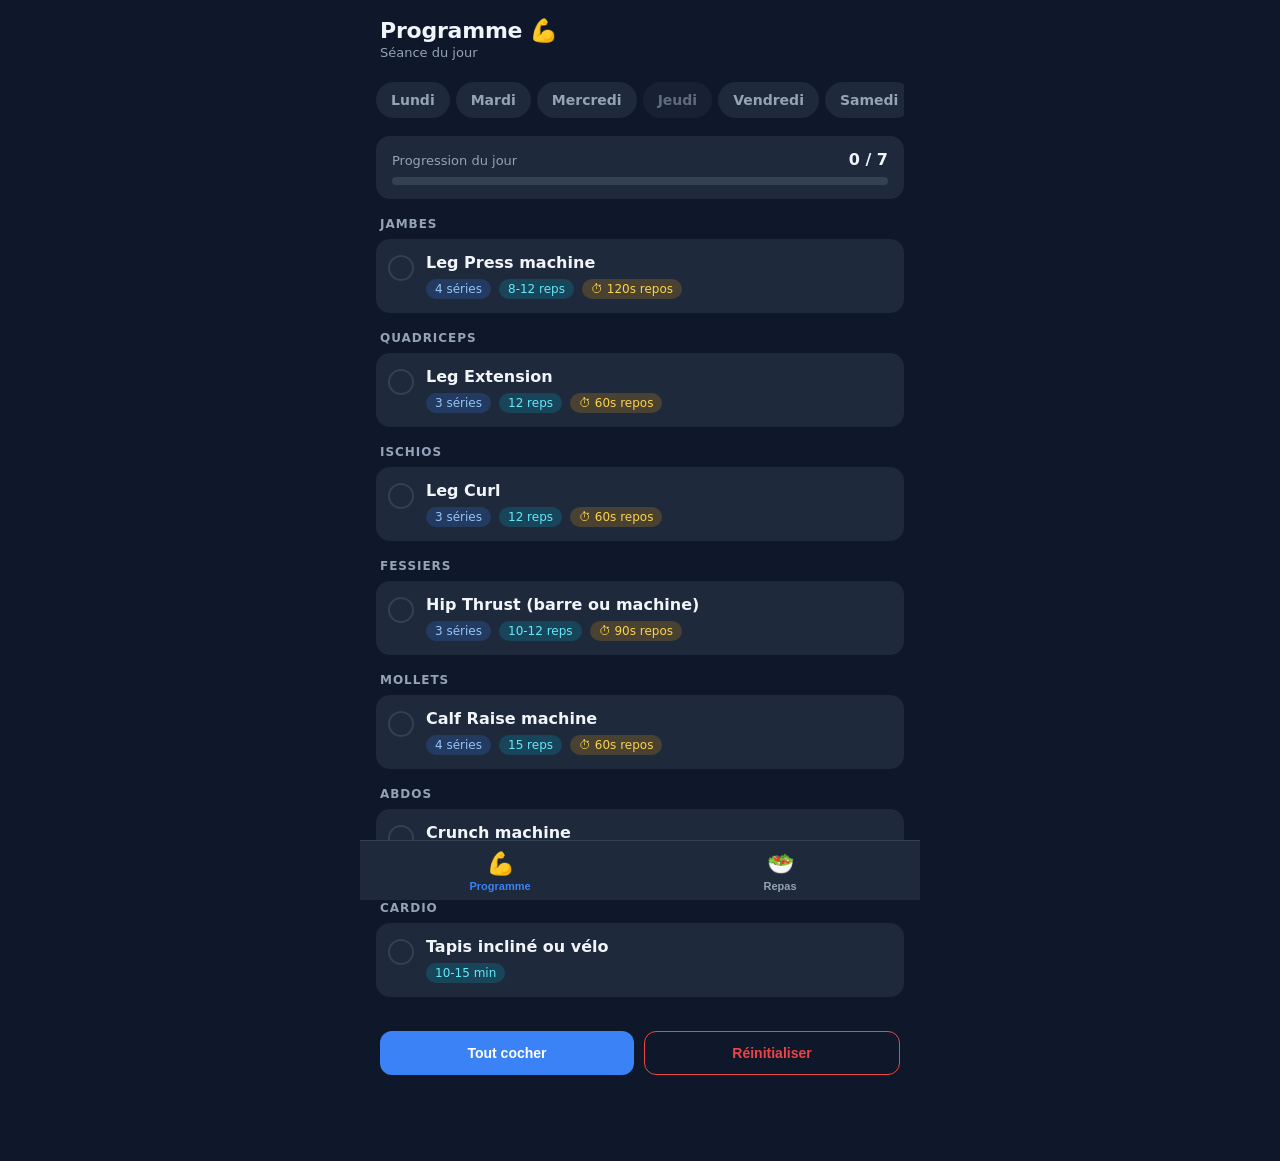
==== commit 5605c020: "fix repas" ====
--- a/index.html
+++ b/index.html
@@ -102,12 +102,12 @@
 </div>
 
 <!-- Scripts : ordre important (data & storage avant les modules) -->
-<script src="js/data.js"></script>
-<script src="js/storage.js"></script>
-<script src="js/nav.js"></script>
-<script src="js/timer.js"></script>
-<script src="js/programme.js"></script>
-<script src="js/repas.js"></script>
+<script src="js/data.js?v=2"></script>
+<script src="js/storage.js?v=2"></script>
+<script src="js/nav.js?v=2"></script>
+<script src="js/timer.js?v=2"></script>
+<script src="js/programme.js?v=2"></script>
+<script src="js/repas.js?v=2"></script>
 <script>
   renderProgramme();
   renderMeals();
--- a/css/repas.css
+++ b/css/repas.css
@@ -85,3 +85,10 @@
 
 .cart-item-qty { font-size: 13px; color: var(--muted); font-weight: 500; }
 .cart-item.checked .cart-item-qty { color: var(--card-2); }
+
+.cart-category-header {
+  font-size: 12px; font-weight: 700; text-transform: uppercase;
+  letter-spacing: 0.06em; color: var(--muted);
+  padding: 12px 4px 6px; margin-top: 4px;
+}
+.cart-category-header:first-child { padding-top: 4px; margin-top: 0; }
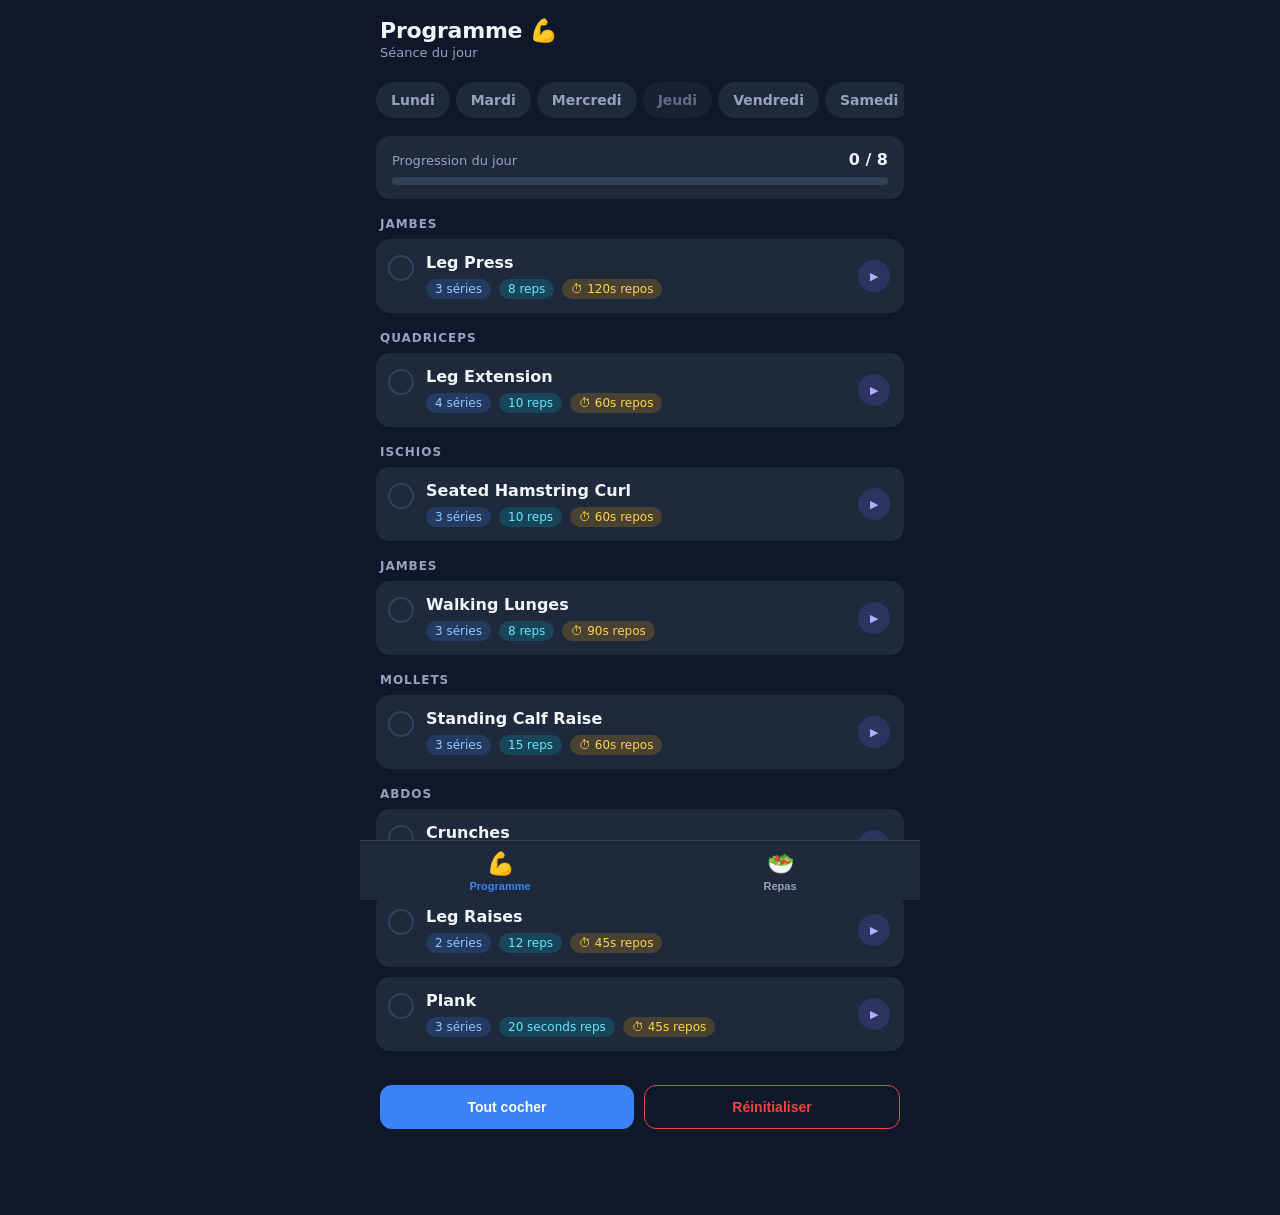
==== commit 3f8eb72b: "add: gif for exo" ====
--- a/index.html
+++ b/index.html
@@ -101,6 +101,17 @@
   </div>
 </div>
 
+<!-- ══ Media overlay ══ -->
+<div class="media-overlay" id="media-overlay" onclick="if(event.target===this)closeMedia()">
+  <div class="media-modal">
+    <div class="media-header">
+      <span class="media-title" id="media-title"></span>
+      <button class="media-close" onclick="closeMedia()">✕</button>
+    </div>
+    <div class="media-content" id="media-content"></div>
+  </div>
+</div>
+
 <!-- Scripts : ordre important (data & storage avant les modules) -->
 <script src="js/data.js?v=2"></script>
 <script src="js/storage.js?v=2"></script>
--- a/css/programme.css
+++ b/css/programme.css
@@ -63,6 +63,57 @@
 .pill.reps  { background: rgba(6, 182, 212, 0.2);  color: #67e8f9; }
 .pill.rest  { background: rgba(245, 158, 11, 0.2); color: #fcd34d; cursor: pointer; }
 
+/* ── Media button on card ── */
+.media-btn {
+  flex-shrink: 0; align-self: center;
+  width: 32px; height: 32px; border-radius: 50%;
+  background: rgba(99, 102, 241, 0.2); color: #a5b4fc;
+  border: none; font-size: 11px; cursor: pointer;
+  display: flex; align-items: center; justify-content: center;
+  transition: background 0.15s, transform 0.1s;
+  margin-left: 4px;
+}
+.media-btn:active { transform: scale(0.9); }
+
+/* ── Media overlay ── */
+.media-overlay {
+  position: fixed; inset: 0;
+  background: rgba(15, 23, 42, 0.92);
+  backdrop-filter: blur(8px); -webkit-backdrop-filter: blur(8px);
+  display: none; align-items: center; justify-content: center;
+  z-index: 100; padding: 20px;
+}
+.media-overlay.show { display: flex; }
+
+.media-modal {
+  background: var(--card); border-radius: 18px;
+  width: 100%; max-width: 480px;
+  overflow: hidden;
+  display: flex; flex-direction: column;
+  max-height: 90vh;
+}
+.media-header {
+  display: flex; align-items: center; justify-content: space-between;
+  padding: 14px 16px; border-bottom: 1px solid var(--card-2);
+}
+.media-title {
+  font-size: 15px; font-weight: 600; flex: 1; min-width: 0;
+  white-space: nowrap; overflow: hidden; text-overflow: ellipsis;
+  margin-right: 10px;
+}
+.media-close {
+  flex-shrink: 0; width: 30px; height: 30px; border-radius: 50%;
+  background: var(--card-2); border: none; color: var(--muted);
+  font-size: 14px; cursor: pointer; display: flex;
+  align-items: center; justify-content: center;
+}
+.media-content {
+  overflow-y: auto; display: flex; align-items: center; justify-content: center;
+  background: #000;
+}
+.media-content img  { width: 100%; height: auto; display: block; }
+.media-content video { width: 100%; height: auto; display: block; max-height: 70vh; }
+
 /* ── Rest day ── */
 .rest-day { text-align: center; padding: 50px 20px; color: var(--muted); }
 .rest-day .rest-emoji { font-size: 56px; }
